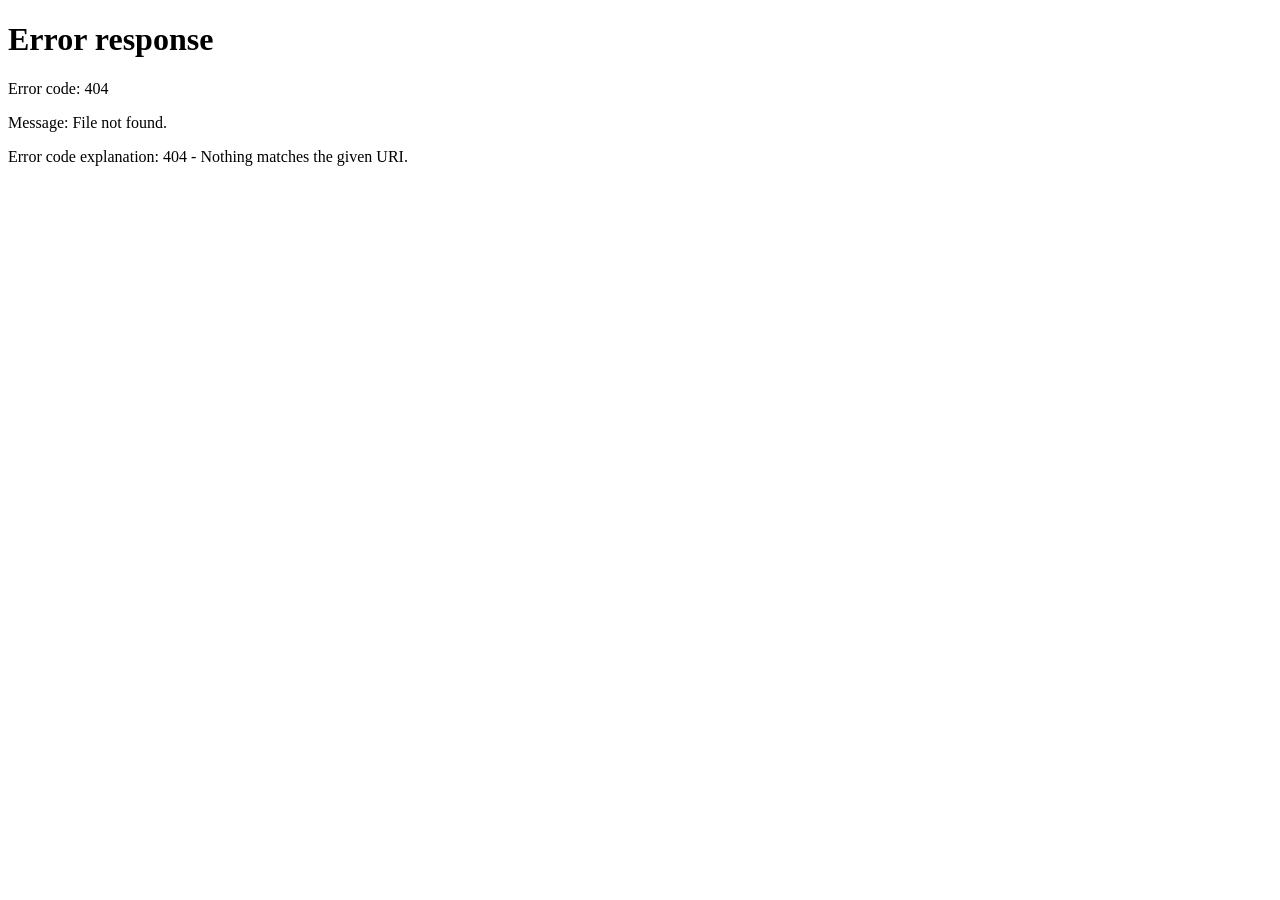
==== index.html @ fe87ffd9 "Add files via upload" ====
<!doctype html>
<html lang="uk">
<head>
  <meta charset="utf-8">
  <meta name="viewport" content="width=device-width, initial-scale=1">
  <meta http-equiv="refresh" content="0; url=/2026/">
  <title>Велодень Бровари 2026</title>
  <link rel="canonical" href="https://bikeday-brovary.pages.dev/2026/">
  <link rel="icon" href="/assets/favicon.svg" type="image/svg+xml">
  <link rel="stylesheet" href="/assets/styles.css">
</head>
<body class="redirect-page">
  <main class="section-shell redirect-box">
    <h1>Велодень Бровари 2026</h1>
    <p>Переходимо на сторінку події…</p>
    <p><a class="button button-primary" href="/2026/">Відкрити сторінку</a></p>
  </main>
</body>
</html>
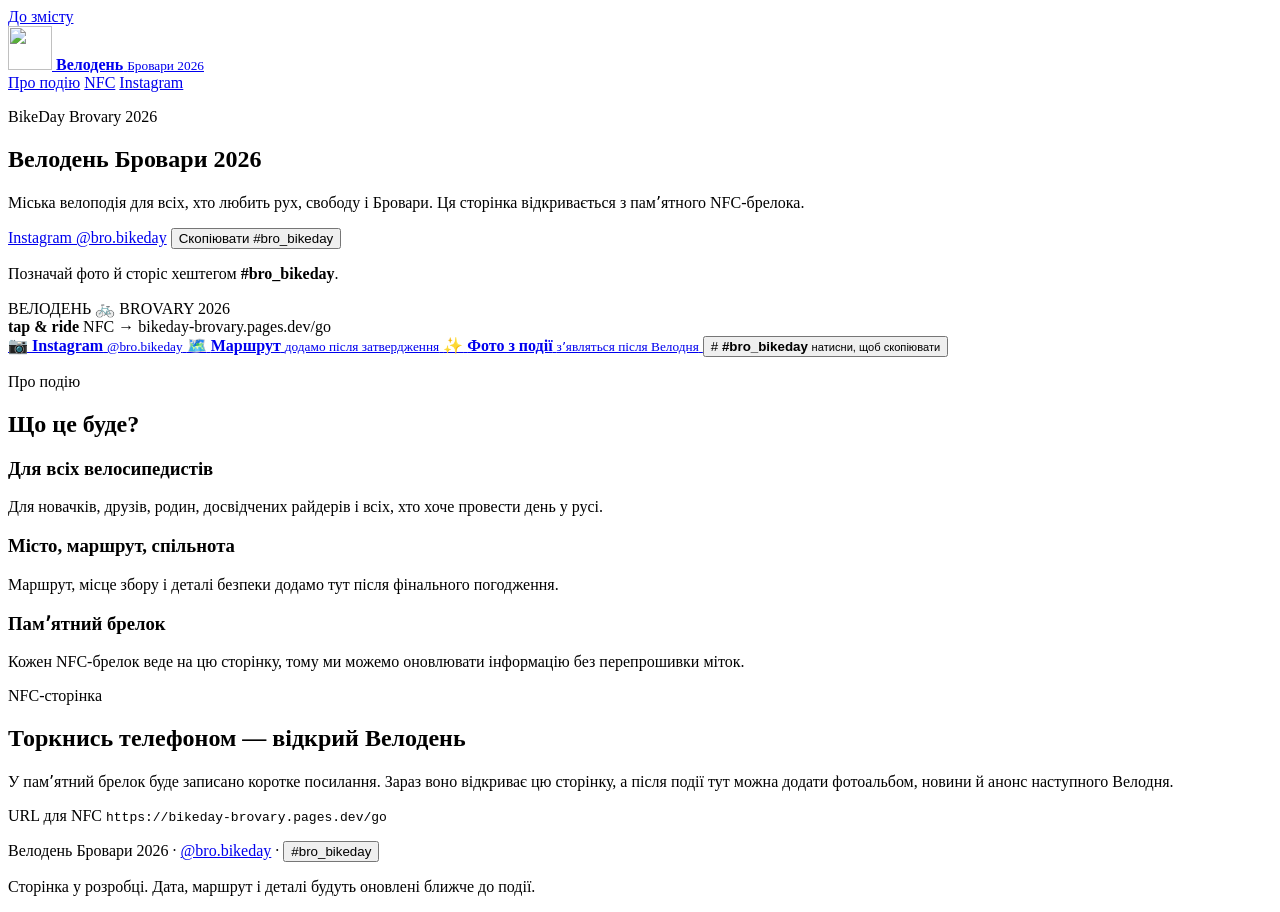
==== commit 9315a596: "Add files via upload" ====
--- a/index.html
+++ b/index.html
@@ -3,17 +3,138 @@
 <head>
   <meta charset="utf-8">
   <meta name="viewport" content="width=device-width, initial-scale=1">
-  <meta http-equiv="refresh" content="0; url=/2026/">
-  <title>Велодень Бровари 2026</title>
+  <meta name="theme-color" content="#101820">
+  <title>Велодень Бровари 2026 — BikeDay Brovary</title>
+  <meta name="description" content="Велодень Бровари 2026 — міська велоподія, памʼятні NFC-брелоки, Instagram @bro.bikeday і хештег #bro_bikeday.">
+  <meta property="og:title" content="Велодень Бровари 2026">
+  <meta property="og:description" content="Торкнись NFC-брелоком і переходь на сторінку Велодня Бровари.">
+  <meta property="og:type" content="website">
+  <meta property="og:url" content="https://bikeday-brovary.pages.dev/2026/">
+  <meta property="og:image" content="https://bikeday-brovary.pages.dev/assets/social-card.svg">
   <link rel="canonical" href="https://bikeday-brovary.pages.dev/2026/">
   <link rel="icon" href="/assets/favicon.svg" type="image/svg+xml">
   <link rel="stylesheet" href="/assets/styles.css">
 </head>
-<body class="redirect-page">
-  <main class="section-shell redirect-box">
-    <h1>Велодень Бровари 2026</h1>
-    <p>Переходимо на сторінку події…</p>
-    <p><a class="button button-primary" href="/2026/">Відкрити сторінку</a></p>
+<body>
+  <a class="skip-link" href="#main">До змісту</a>
+
+  <header class="site-header" aria-label="Шапка сайту">
+    <a class="brand" href="/2026/" aria-label="Велодень Бровари 2026">
+      <img src="/assets/logo.svg" alt="" width="44" height="44">
+      <span>
+        <strong>Велодень</strong>
+        <small>Бровари 2026</small>
+      </span>
+    </a>
+
+    <nav class="top-nav" aria-label="Основна навігація">
+      <a href="#about">Про подію</a>
+      <a href="#nfc">NFC</a>
+      <a href="/ig">Instagram</a>
+    </nav>
+  </header>
+
+  <main id="main">
+    <section class="hero section-shell" aria-labelledby="hero-title">
+      <div class="hero-copy">
+        <p class="eyebrow">BikeDay Brovary 2026</p>
+        <h1 id="hero-title">Велодень Бровари 2026</h1>
+        <p class="lead">
+          Міська велоподія для всіх, хто любить рух, свободу і Бровари.
+          Ця сторінка відкривається з памʼятного NFC-брелока.
+        </p>
+
+        <div class="hero-actions" aria-label="Швидкі дії">
+          <a class="button button-primary" href="/ig">Instagram @bro.bikeday</a>
+          <button class="button button-secondary" type="button" data-copy="#bro_bikeday" aria-live="polite">
+            Скопіювати #bro_bikeday
+          </button>
+        </div>
+
+        <p class="microcopy" id="copy-status">Позначай фото й сторіс хештегом <strong>#bro_bikeday</strong>.</p>
+      </div>
+
+      <div class="hero-card" aria-label="Памʼятний NFC-брелок Велодня">
+        <div class="token" aria-hidden="true">
+          <span class="token-ring"></span>
+          <span class="token-hole"></span>
+          <span class="token-text token-text-top">ВЕЛОДЕНЬ</span>
+          <span class="token-bike">🚲</span>
+          <span class="token-text token-text-bottom">BROVARY 2026</span>
+        </div>
+        <div class="hero-card-text">
+          <strong>tap & ride</strong>
+          <span>NFC → bikeday-brovary.pages.dev/go</span>
+        </div>
+      </div>
+    </section>
+
+    <section class="quick-links section-shell" aria-label="Корисні посилання">
+      <a class="link-card" href="/ig">
+        <span class="card-icon">📷</span>
+        <strong>Instagram</strong>
+        <small>@bro.bikeday</small>
+      </a>
+      <a class="link-card" id="route" href="#route">
+        <span class="card-icon">🗺️</span>
+        <strong>Маршрут</strong>
+        <small>додамо після затвердження</small>
+      </a>
+      <a class="link-card" id="photos" href="#photos">
+        <span class="card-icon">✨</span>
+        <strong>Фото з події</strong>
+        <small>зʼявляться після Велодня</small>
+      </a>
+      <button class="link-card link-card-button" type="button" data-copy="#bro_bikeday">
+        <span class="card-icon">#</span>
+        <strong>#bro_bikeday</strong>
+        <small>натисни, щоб скопіювати</small>
+      </button>
+    </section>
+
+    <section class="info-grid section-shell" id="about" aria-labelledby="about-title">
+      <div class="section-heading">
+        <p class="eyebrow">Про подію</p>
+        <h2 id="about-title">Що це буде?</h2>
+      </div>
+
+      <article class="info-card">
+        <h3>Для всіх велосипедистів</h3>
+        <p>Для новачків, друзів, родин, досвідчених райдерів і всіх, хто хоче провести день у русі.</p>
+      </article>
+
+      <article class="info-card">
+        <h3>Місто, маршрут, спільнота</h3>
+        <p>Маршрут, місце збору і деталі безпеки додамо тут після фінального погодження.</p>
+      </article>
+
+      <article class="info-card">
+        <h3>Памʼятний брелок</h3>
+        <p>Кожен NFC-брелок веде на цю сторінку, тому ми можемо оновлювати інформацію без перепрошивки міток.</p>
+      </article>
+    </section>
+
+    <section class="nfc section-shell" id="nfc" aria-labelledby="nfc-title">
+      <div>
+        <p class="eyebrow">NFC-сторінка</p>
+        <h2 id="nfc-title">Торкнись телефоном — відкрий Велодень</h2>
+        <p>
+          У памʼятний брелок буде записано коротке посилання. Зараз воно відкриває цю сторінку,
+          а після події тут можна додати фотоальбом, новини й анонс наступного Велодня.
+        </p>
+      </div>
+      <div class="nfc-url" aria-label="Посилання для NFC">
+        <span>URL для NFC</span>
+        <code>https://bikeday-brovary.pages.dev/go</code>
+      </div>
+    </section>
   </main>
+
+  <footer class="site-footer section-shell">
+    <p>Велодень Бровари 2026 · <a href="/ig">@bro.bikeday</a> · <button class="text-button" type="button" data-copy="#bro_bikeday">#bro_bikeday</button></p>
+    <p class="footer-note">Сторінка у розробці. Дата, маршрут і деталі будуть оновлені ближче до події.</p>
+  </footer>
+
+  <script src="/assets/app.js" defer></script>
 </body>
 </html>
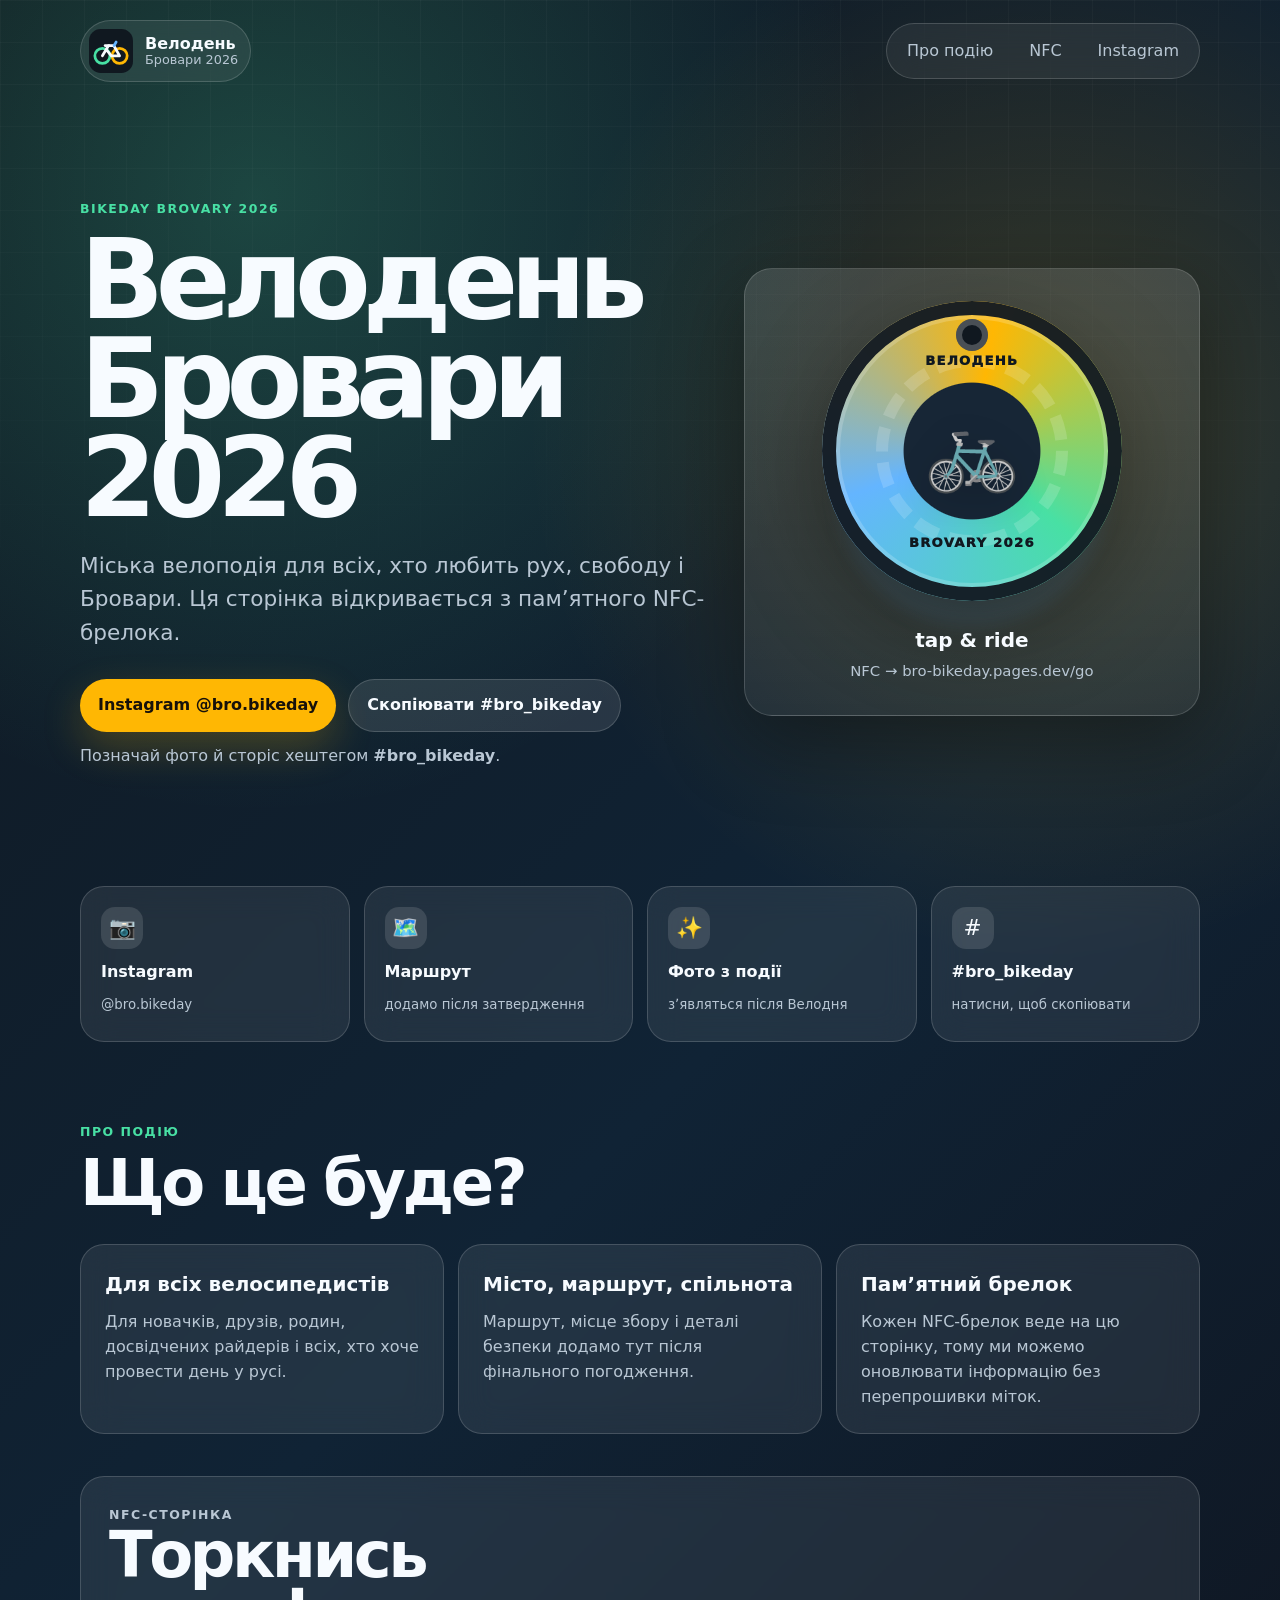
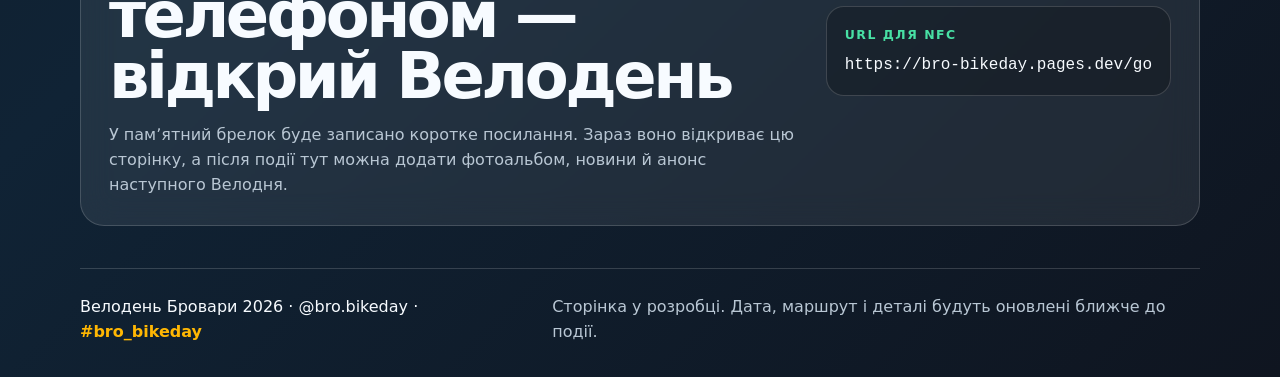
==== commit a7b2d3f0: "Add files via upload" ====
--- a/index.html
+++ b/index.html
@@ -3,138 +3,17 @@
 <head>
   <meta charset="utf-8">
   <meta name="viewport" content="width=device-width, initial-scale=1">
-  <meta name="theme-color" content="#101820">
-  <title>Велодень Бровари 2026 — BikeDay Brovary</title>
-  <meta name="description" content="Велодень Бровари 2026 — міська велоподія, памʼятні NFC-брелоки, Instagram @bro.bikeday і хештег #bro_bikeday.">
-  <meta property="og:title" content="Велодень Бровари 2026">
-  <meta property="og:description" content="Торкнись NFC-брелоком і переходь на сторінку Велодня Бровари.">
-  <meta property="og:type" content="website">
-  <meta property="og:url" content="https://bikeday-brovary.pages.dev/2026/">
-  <meta property="og:image" content="https://bikeday-brovary.pages.dev/assets/social-card.svg">
-  <link rel="canonical" href="https://bikeday-brovary.pages.dev/2026/">
+  <meta http-equiv="refresh" content="0; url=/2026/">
+  <title>Велодень Бровари 2026</title>
+  <link rel="canonical" href="https://bro-bikeday.pages.dev/2026/">
   <link rel="icon" href="/assets/favicon.svg" type="image/svg+xml">
   <link rel="stylesheet" href="/assets/styles.css">
 </head>
-<body>
-  <a class="skip-link" href="#main">До змісту</a>
-
-  <header class="site-header" aria-label="Шапка сайту">
-    <a class="brand" href="/2026/" aria-label="Велодень Бровари 2026">
-      <img src="/assets/logo.svg" alt="" width="44" height="44">
-      <span>
-        <strong>Велодень</strong>
-        <small>Бровари 2026</small>
-      </span>
-    </a>
-
-    <nav class="top-nav" aria-label="Основна навігація">
-      <a href="#about">Про подію</a>
-      <a href="#nfc">NFC</a>
-      <a href="/ig">Instagram</a>
-    </nav>
-  </header>
-
-  <main id="main">
-    <section class="hero section-shell" aria-labelledby="hero-title">
-      <div class="hero-copy">
-        <p class="eyebrow">BikeDay Brovary 2026</p>
-        <h1 id="hero-title">Велодень Бровари 2026</h1>
-        <p class="lead">
-          Міська велоподія для всіх, хто любить рух, свободу і Бровари.
-          Ця сторінка відкривається з памʼятного NFC-брелока.
-        </p>
-
-        <div class="hero-actions" aria-label="Швидкі дії">
-          <a class="button button-primary" href="/ig">Instagram @bro.bikeday</a>
-          <button class="button button-secondary" type="button" data-copy="#bro_bikeday" aria-live="polite">
-            Скопіювати #bro_bikeday
-          </button>
-        </div>
-
-        <p class="microcopy" id="copy-status">Позначай фото й сторіс хештегом <strong>#bro_bikeday</strong>.</p>
-      </div>
-
-      <div class="hero-card" aria-label="Памʼятний NFC-брелок Велодня">
-        <div class="token" aria-hidden="true">
-          <span class="token-ring"></span>
-          <span class="token-hole"></span>
-          <span class="token-text token-text-top">ВЕЛОДЕНЬ</span>
-          <span class="token-bike">🚲</span>
-          <span class="token-text token-text-bottom">BROVARY 2026</span>
-        </div>
-        <div class="hero-card-text">
-          <strong>tap & ride</strong>
-          <span>NFC → bikeday-brovary.pages.dev/go</span>
-        </div>
-      </div>
-    </section>
-
-    <section class="quick-links section-shell" aria-label="Корисні посилання">
-      <a class="link-card" href="/ig">
-        <span class="card-icon">📷</span>
-        <strong>Instagram</strong>
-        <small>@bro.bikeday</small>
-      </a>
-      <a class="link-card" id="route" href="#route">
-        <span class="card-icon">🗺️</span>
-        <strong>Маршрут</strong>
-        <small>додамо після затвердження</small>
-      </a>
-      <a class="link-card" id="photos" href="#photos">
-        <span class="card-icon">✨</span>
-        <strong>Фото з події</strong>
-        <small>зʼявляться після Велодня</small>
-      </a>
-      <button class="link-card link-card-button" type="button" data-copy="#bro_bikeday">
-        <span class="card-icon">#</span>
-        <strong>#bro_bikeday</strong>
-        <small>натисни, щоб скопіювати</small>
-      </button>
-    </section>
-
-    <section class="info-grid section-shell" id="about" aria-labelledby="about-title">
-      <div class="section-heading">
-        <p class="eyebrow">Про подію</p>
-        <h2 id="about-title">Що це буде?</h2>
-      </div>
-
-      <article class="info-card">
-        <h3>Для всіх велосипедистів</h3>
-        <p>Для новачків, друзів, родин, досвідчених райдерів і всіх, хто хоче провести день у русі.</p>
-      </article>
-
-      <article class="info-card">
-        <h3>Місто, маршрут, спільнота</h3>
-        <p>Маршрут, місце збору і деталі безпеки додамо тут після фінального погодження.</p>
-      </article>
-
-      <article class="info-card">
-        <h3>Памʼятний брелок</h3>
-        <p>Кожен NFC-брелок веде на цю сторінку, тому ми можемо оновлювати інформацію без перепрошивки міток.</p>
-      </article>
-    </section>
-
-    <section class="nfc section-shell" id="nfc" aria-labelledby="nfc-title">
-      <div>
-        <p class="eyebrow">NFC-сторінка</p>
-        <h2 id="nfc-title">Торкнись телефоном — відкрий Велодень</h2>
-        <p>
-          У памʼятний брелок буде записано коротке посилання. Зараз воно відкриває цю сторінку,
-          а після події тут можна додати фотоальбом, новини й анонс наступного Велодня.
-        </p>
-      </div>
-      <div class="nfc-url" aria-label="Посилання для NFC">
-        <span>URL для NFC</span>
-        <code>https://bikeday-brovary.pages.dev/go</code>
-      </div>
-    </section>
+<body class="redirect-page">
+  <main class="section-shell redirect-box">
+    <h1>Велодень Бровари 2026</h1>
+    <p>Переходимо на сторінку події…</p>
+    <p><a class="button button-primary" href="/2026/">Відкрити сторінку</a></p>
   </main>
-
-  <footer class="site-footer section-shell">
-    <p>Велодень Бровари 2026 · <a href="/ig">@bro.bikeday</a> · <button class="text-button" type="button" data-copy="#bro_bikeday">#bro_bikeday</button></p>
-    <p class="footer-note">Сторінка у розробці. Дата, маршрут і деталі будуть оновлені ближче до події.</p>
-  </footer>
-
-  <script src="/assets/app.js" defer></script>
 </body>
 </html>
--- a/assets/styles.css
+++ b/assets/styles.css
@@ -0,0 +1,456 @@
+:root {
+  color-scheme: dark;
+  --bg: #101820;
+  --bg-soft: #162431;
+  --card: rgba(255, 255, 255, 0.08);
+  --card-strong: rgba(255, 255, 255, 0.14);
+  --text: #f7fbff;
+  --muted: #b9c7d4;
+  --line: rgba(255, 255, 255, 0.16);
+  --accent: #ffb703;
+  --accent-2: #48e0a4;
+  --accent-3: #64b5ff;
+  --shadow: 0 24px 80px rgba(0, 0, 0, 0.35);
+  --radius: 28px;
+  --max: 1120px;
+}
+
+* { box-sizing: border-box; }
+
+html { scroll-behavior: smooth; }
+
+body {
+  margin: 0;
+  min-height: 100vh;
+  font-family: Inter, ui-sans-serif, system-ui, -apple-system, BlinkMacSystemFont, "Segoe UI", sans-serif;
+  color: var(--text);
+  background:
+    radial-gradient(circle at 20% 10%, rgba(72, 224, 164, 0.22), transparent 30%),
+    radial-gradient(circle at 82% 22%, rgba(255, 183, 3, 0.18), transparent 28%),
+    linear-gradient(135deg, #101820 0%, #102335 54%, #0f1520 100%);
+  line-height: 1.55;
+}
+
+body::before {
+  content: "";
+  position: fixed;
+  inset: 0;
+  pointer-events: none;
+  background-image:
+    linear-gradient(rgba(255,255,255,0.04) 1px, transparent 1px),
+    linear-gradient(90deg, rgba(255,255,255,0.04) 1px, transparent 1px);
+  background-size: 42px 42px;
+  mask-image: linear-gradient(to bottom, rgba(0,0,0,0.75), transparent 76%);
+}
+
+img { max-width: 100%; display: block; }
+
+a { color: inherit; text-decoration: none; }
+
+a:hover { text-decoration: none; }
+
+button { font: inherit; }
+
+.skip-link {
+  position: absolute;
+  left: 1rem;
+  top: 1rem;
+  padding: .75rem 1rem;
+  border-radius: 999px;
+  background: var(--text);
+  color: var(--bg);
+  transform: translateY(-140%);
+  transition: transform .2s ease;
+  z-index: 10;
+}
+
+.skip-link:focus { transform: translateY(0); }
+
+.section-shell {
+  width: min(var(--max), calc(100% - 32px));
+  margin-inline: auto;
+}
+
+.site-header {
+  width: min(var(--max), calc(100% - 32px));
+  margin: 20px auto 0;
+  display: flex;
+  align-items: center;
+  justify-content: space-between;
+  gap: 16px;
+  position: relative;
+  z-index: 2;
+}
+
+.brand {
+  display: inline-flex;
+  align-items: center;
+  gap: 12px;
+  padding: 8px 12px 8px 8px;
+  border: 1px solid var(--line);
+  border-radius: 999px;
+  background: rgba(255, 255, 255, 0.07);
+  backdrop-filter: blur(16px);
+}
+
+.brand strong,
+.brand small {
+  display: block;
+  line-height: 1.08;
+}
+
+.brand small { color: var(--muted); font-size: .8rem; }
+
+.top-nav {
+  display: flex;
+  gap: 8px;
+  padding: 6px;
+  border: 1px solid var(--line);
+  border-radius: 999px;
+  background: rgba(255, 255, 255, 0.06);
+  backdrop-filter: blur(16px);
+}
+
+.top-nav a {
+  padding: 9px 14px;
+  border-radius: 999px;
+  color: var(--muted);
+}
+
+.top-nav a:hover,
+.top-nav a:focus-visible {
+  background: rgba(255, 255, 255, 0.10);
+  color: var(--text);
+}
+
+.hero {
+  min-height: calc(100vh - 96px);
+  display: grid;
+  grid-template-columns: minmax(0, 1.08fr) minmax(300px, .78fr);
+  gap: 32px;
+  align-items: center;
+  padding: 56px 0 40px;
+  position: relative;
+  z-index: 1;
+}
+
+.eyebrow {
+  margin: 0 0 12px;
+  color: var(--accent-2);
+  font-weight: 800;
+  letter-spacing: .12em;
+  text-transform: uppercase;
+  font-size: .78rem;
+}
+
+h1, h2, h3, p { margin-top: 0; }
+
+h1 {
+  margin-bottom: 20px;
+  max-width: 820px;
+  font-size: clamp(3rem, 10vw, 6.9rem);
+  line-height: .9;
+  letter-spacing: -.075em;
+}
+
+h2 {
+  margin-bottom: 16px;
+  font-size: clamp(2rem, 5vw, 4rem);
+  line-height: .95;
+  letter-spacing: -.055em;
+}
+
+h3 {
+  margin-bottom: 10px;
+  font-size: 1.25rem;
+}
+
+.lead {
+  max-width: 700px;
+  color: var(--muted);
+  font-size: clamp(1.05rem, 2.2vw, 1.35rem);
+}
+
+.hero-actions {
+  display: flex;
+  flex-wrap: wrap;
+  gap: 12px;
+  margin: 30px 0 12px;
+}
+
+.button {
+  display: inline-flex;
+  align-items: center;
+  justify-content: center;
+  min-height: 48px;
+  padding: 13px 18px;
+  border: 0;
+  border-radius: 999px;
+  font-weight: 800;
+  cursor: pointer;
+}
+
+.button-primary {
+  background: var(--accent);
+  color: #17110a;
+  box-shadow: 0 16px 40px rgba(255, 183, 3, .22);
+}
+
+.button-secondary {
+  background: rgba(255, 255, 255, .10);
+  color: var(--text);
+  border: 1px solid var(--line);
+}
+
+.button:hover,
+.button:focus-visible,
+.link-card:hover,
+.link-card:focus-visible {
+  transform: translateY(-2px);
+}
+
+.microcopy { color: var(--muted); }
+
+.hero-card {
+  display: grid;
+  place-items: center;
+  gap: 24px;
+  padding: 32px;
+  border: 1px solid var(--line);
+  border-radius: var(--radius);
+  background: linear-gradient(180deg, rgba(255,255,255,.13), rgba(255,255,255,.05));
+  box-shadow: var(--shadow);
+  overflow: hidden;
+  position: relative;
+}
+
+.hero-card::before {
+  content: "";
+  position: absolute;
+  width: 270px;
+  height: 270px;
+  border-radius: 50%;
+  background: rgba(100, 181, 255, .12);
+  filter: blur(8px);
+}
+
+.token {
+  width: min(76vw, 300px);
+  aspect-ratio: 1;
+  border-radius: 50%;
+  position: relative;
+  display: grid;
+  place-items: center;
+  background:
+    radial-gradient(circle at center, #172636 0 32%, transparent 32.5%),
+    conic-gradient(from 10deg, var(--accent), var(--accent-2), var(--accent-3), var(--accent));
+  box-shadow: inset 0 0 0 14px rgba(16, 24, 32, .95), inset 0 0 0 18px rgba(255,255,255,.18), 0 28px 90px rgba(0,0,0,.38);
+  isolation: isolate;
+}
+
+.token-ring {
+  position: absolute;
+  inset: 54px;
+  border: 12px dashed rgba(255,255,255,.16);
+  border-radius: 50%;
+}
+
+.token-hole {
+  position: absolute;
+  top: 18px;
+  width: 32px;
+  height: 32px;
+  border-radius: 50%;
+  background: var(--bg);
+  box-shadow: inset 0 0 0 6px rgba(255,255,255,.24);
+}
+
+.token-bike {
+  position: relative;
+  z-index: 1;
+  font-size: 4.8rem;
+  filter: drop-shadow(0 12px 18px rgba(0,0,0,.24));
+}
+
+.token-text {
+  position: absolute;
+  left: 0;
+  right: 0;
+  text-align: center;
+  font-weight: 1000;
+  letter-spacing: .1em;
+  font-size: .82rem;
+  color: #101820;
+}
+
+.token-text-top { top: 50px; }
+.token-text-bottom { bottom: 48px; }
+
+.hero-card-text {
+  display: grid;
+  gap: 4px;
+  text-align: center;
+  position: relative;
+}
+
+.hero-card-text strong { font-size: 1.25rem; }
+.hero-card-text span { color: var(--muted); font-size: .93rem; }
+
+.quick-links {
+  display: grid;
+  grid-template-columns: repeat(4, minmax(0, 1fr));
+  gap: 14px;
+  padding-bottom: 42px;
+}
+
+.link-card,
+.info-card,
+.nfc {
+  border: 1px solid var(--line);
+  background: var(--card);
+  border-radius: 24px;
+  backdrop-filter: blur(16px);
+}
+
+.link-card {
+  display: grid;
+  gap: 6px;
+  min-height: 156px;
+  padding: 20px;
+  color: var(--text);
+  transition: transform .18s ease, background .18s ease;
+}
+
+.link-card-button {
+  width: 100%;
+  text-align: left;
+  border: 1px solid var(--line);
+  cursor: pointer;
+}
+
+.link-card:hover,
+.link-card:focus-visible { background: var(--card-strong); }
+
+.card-icon {
+  width: 42px;
+  height: 42px;
+  display: inline-grid;
+  place-items: center;
+  border-radius: 14px;
+  background: rgba(255, 255, 255, .12);
+  font-size: 1.35rem;
+}
+
+.link-card small,
+.info-card p,
+.nfc p,
+.footer-note { color: var(--muted); }
+
+.info-grid {
+  display: grid;
+  grid-template-columns: repeat(3, minmax(0, 1fr));
+  gap: 14px;
+  padding: 38px 0 42px;
+}
+
+.section-heading {
+  grid-column: 1 / -1;
+  max-width: 760px;
+}
+
+.info-card { padding: 24px; }
+.info-card p { margin-bottom: 0; }
+
+.nfc {
+  display: grid;
+  grid-template-columns: 1fr auto;
+  gap: 28px;
+  align-items: center;
+  padding: 28px;
+  margin-bottom: 42px;
+}
+
+.nfc p { margin-bottom: 0; max-width: 720px; }
+
+.nfc-url {
+  min-width: 310px;
+  display: grid;
+  gap: 8px;
+  padding: 18px;
+  border-radius: 18px;
+  background: rgba(0, 0, 0, .22);
+  border: 1px solid var(--line);
+}
+
+.nfc-url span {
+  color: var(--accent-2);
+  font-size: .78rem;
+  font-weight: 800;
+  letter-spacing: .12em;
+  text-transform: uppercase;
+}
+
+code {
+  white-space: normal;
+  overflow-wrap: anywhere;
+  color: var(--text);
+  font-family: ui-monospace, SFMono-Regular, Menlo, Consolas, monospace;
+}
+
+.site-footer {
+  display: flex;
+  align-items: center;
+  justify-content: space-between;
+  gap: 18px;
+  padding: 26px 0 32px;
+  border-top: 1px solid var(--line);
+}
+
+.site-footer p { margin: 0; }
+
+.text-button {
+  padding: 0;
+  border: 0;
+  background: transparent;
+  color: var(--accent);
+  cursor: pointer;
+  font-weight: 700;
+}
+
+.redirect-page {
+  display: grid;
+  place-items: center;
+}
+
+.redirect-box {
+  max-width: 680px;
+  padding: 32px;
+  border: 1px solid var(--line);
+  border-radius: var(--radius);
+  background: var(--card);
+  text-align: center;
+}
+
+@media (max-width: 900px) {
+  .site-header { align-items: flex-start; }
+  .top-nav { display: none; }
+  .hero { grid-template-columns: 1fr; min-height: 0; padding-top: 48px; }
+  .quick-links { grid-template-columns: repeat(2, minmax(0, 1fr)); }
+  .info-grid { grid-template-columns: 1fr; }
+  .nfc { grid-template-columns: 1fr; }
+  .nfc-url { min-width: 0; }
+  .site-footer { align-items: flex-start; flex-direction: column; }
+}
+
+@media (max-width: 560px) {
+  .section-shell,
+  .site-header { width: min(100% - 22px, var(--max)); }
+  .brand { width: 100%; }
+  .hero { padding-top: 38px; gap: 24px; }
+  .hero-actions { flex-direction: column; }
+  .button { width: 100%; }
+  .quick-links { grid-template-columns: 1fr; }
+  .hero-card { padding: 20px; }
+  .token { width: min(80vw, 260px); }
+  .token-bike { font-size: 4rem; }
+}
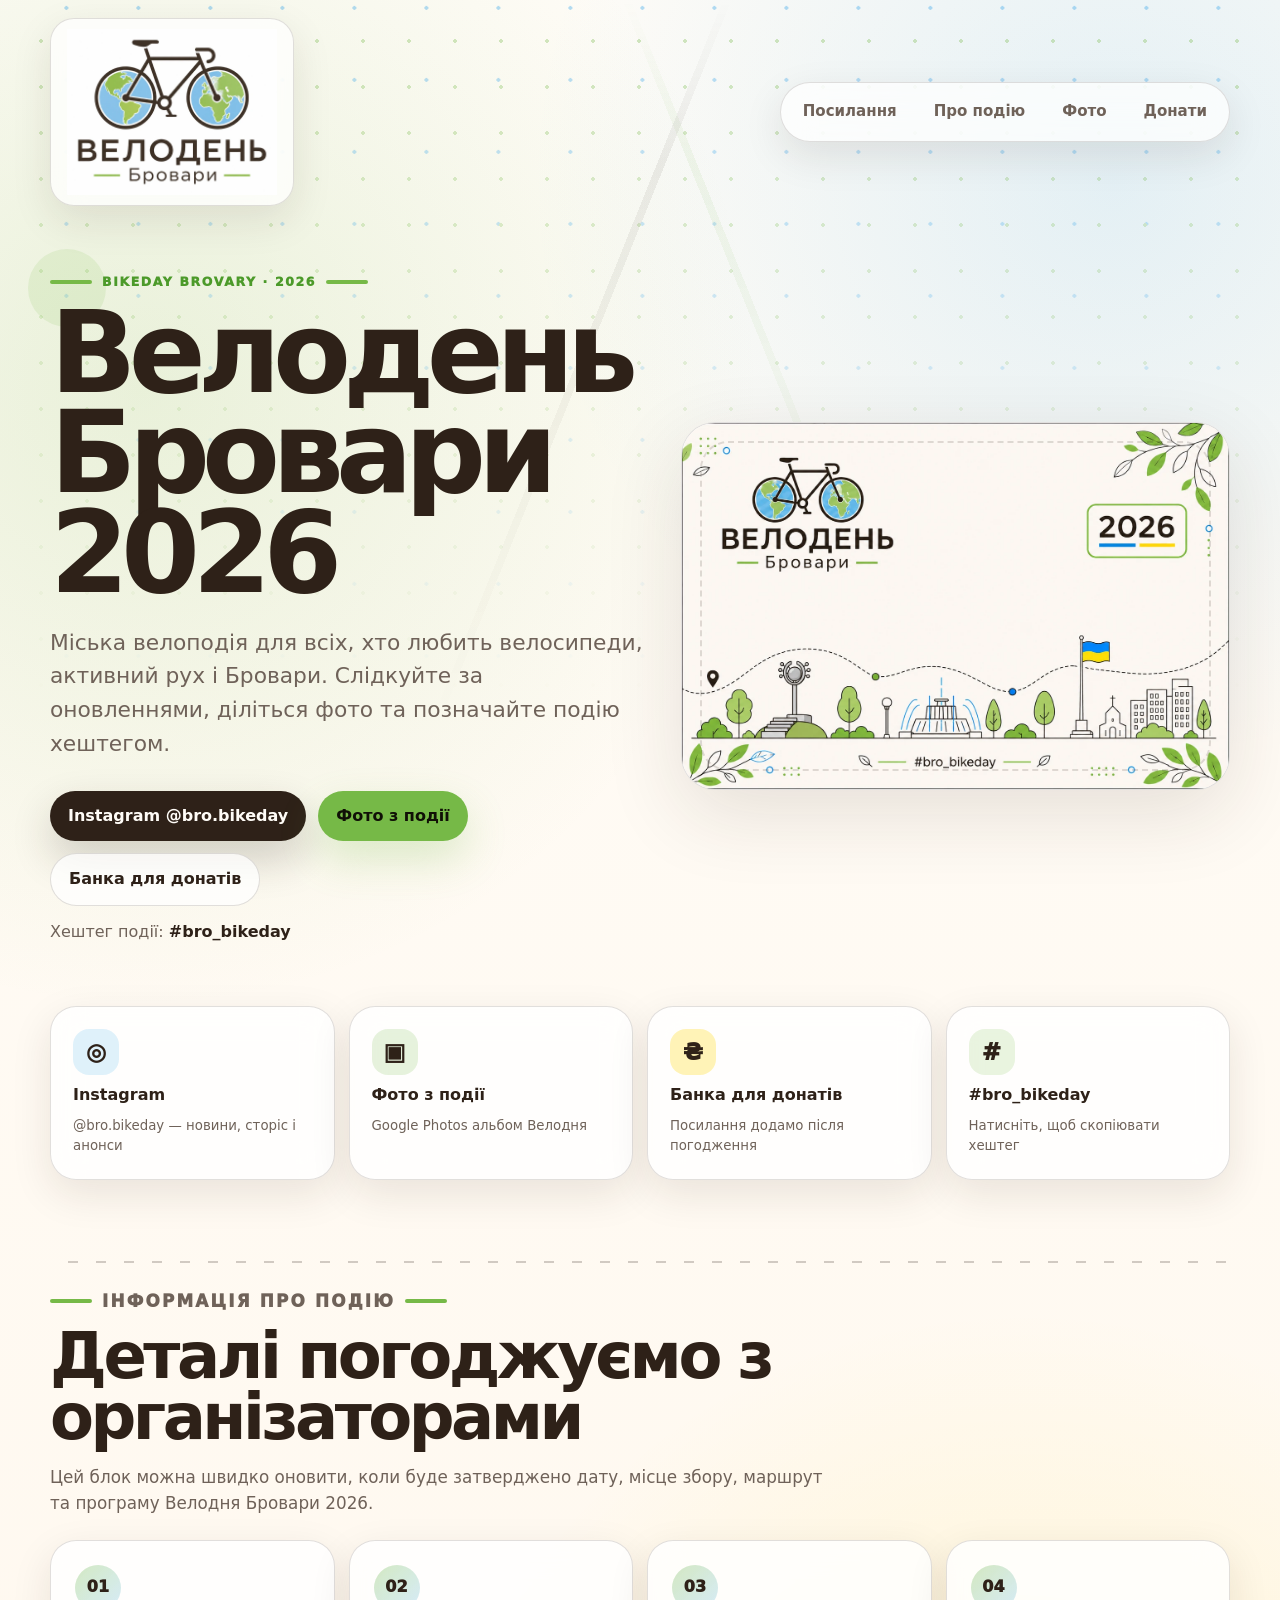
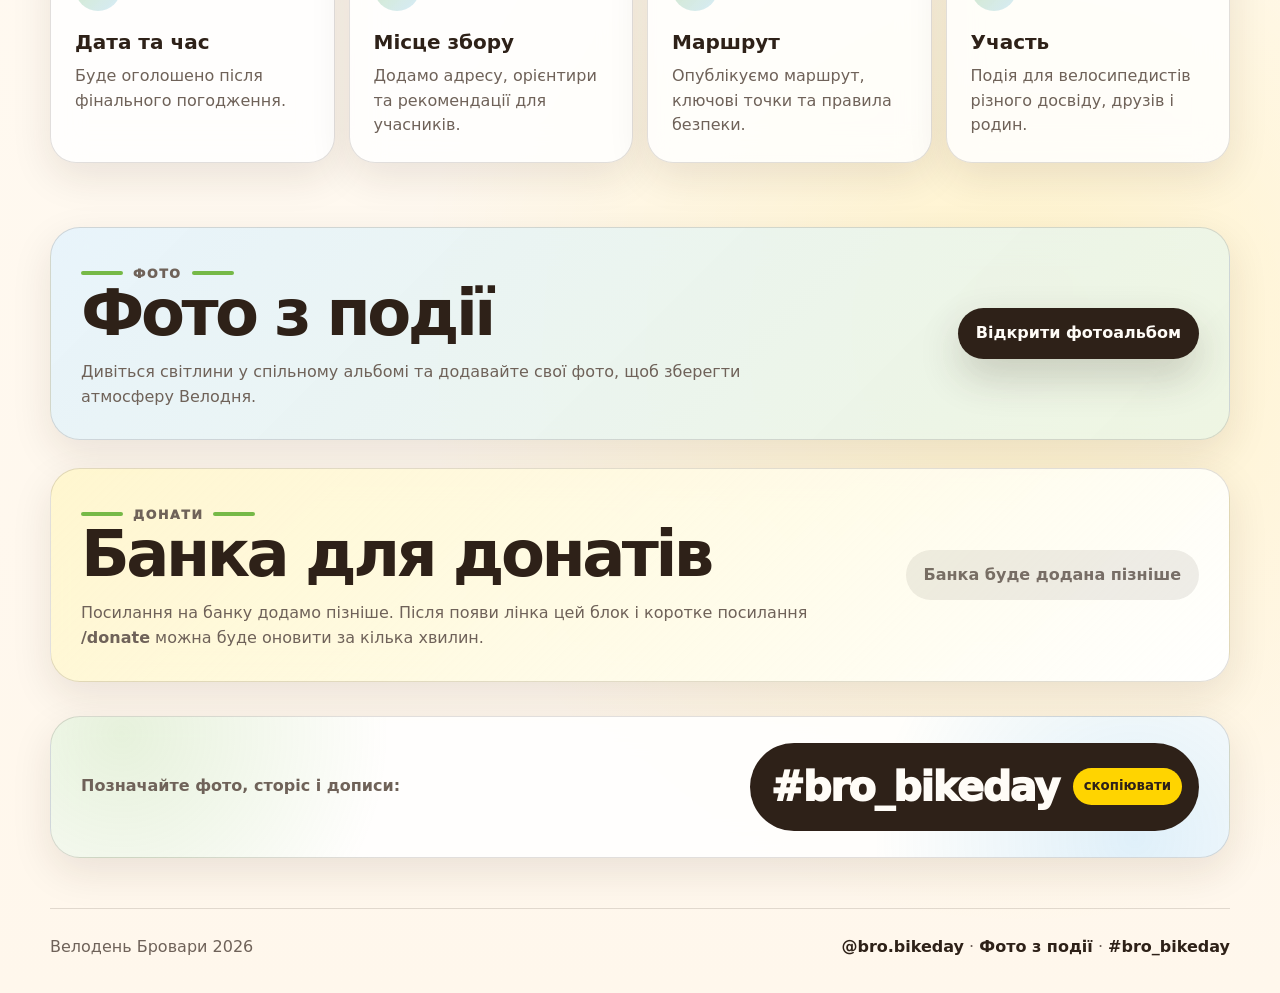
==== commit 56831637: "Add files via upload" ====
--- a/index.html
+++ b/index.html
@@ -5,12 +5,14 @@
   <meta name="viewport" content="width=device-width, initial-scale=1">
   <meta http-equiv="refresh" content="0; url=/2026/">
   <title>Велодень Бровари 2026</title>
+  <meta name="description" content="Велодень Бровари 2026 — міська велоподія у Броварах.">
   <link rel="canonical" href="https://bro-bikeday.pages.dev/2026/">
   <link rel="icon" href="/assets/favicon.svg" type="image/svg+xml">
   <link rel="stylesheet" href="/assets/styles.css">
 </head>
 <body class="redirect-page">
   <main class="section-shell redirect-box">
+    <p class="eyebrow">BikeDay Brovary</p>
     <h1>Велодень Бровари 2026</h1>
     <p>Переходимо на сторінку події…</p>
     <p><a class="button button-primary" href="/2026/">Відкрити сторінку</a></p>
--- a/assets/styles.css
+++ b/assets/styles.css
@@ -1,18 +1,20 @@
 :root {
-  color-scheme: dark;
-  --bg: #101820;
-  --bg-soft: #162431;
-  --card: rgba(255, 255, 255, 0.08);
-  --card-strong: rgba(255, 255, 255, 0.14);
-  --text: #f7fbff;
-  --muted: #b9c7d4;
-  --line: rgba(255, 255, 255, 0.16);
-  --accent: #ffb703;
-  --accent-2: #48e0a4;
-  --accent-3: #64b5ff;
-  --shadow: 0 24px 80px rgba(0, 0, 0, 0.35);
-  --radius: 28px;
-  --max: 1120px;
+  color-scheme: light;
+  --paper: #fffcf7;
+  --paper-soft: #fff7ec;
+  --card: rgba(255, 255, 255, .82);
+  --card-strong: #ffffff;
+  --text: #2e2118;
+  --muted: #6f6259;
+  --line: rgba(46, 33, 24, .14);
+  --green: #76b947;
+  --green-dark: #4c9a2a;
+  --blue: #1e9ae8;
+  --yellow: #ffd400;
+  --shadow: 0 24px 80px rgba(46, 33, 24, .12);
+  --shadow-soft: 0 14px 40px rgba(46, 33, 24, .10);
+  --radius: 30px;
+  --max: 1180px;
 }
 
 * { box-sizing: border-box; }
@@ -25,432 +27,562 @@
   font-family: Inter, ui-sans-serif, system-ui, -apple-system, BlinkMacSystemFont, "Segoe UI", sans-serif;
   color: var(--text);
   background:
-    radial-gradient(circle at 20% 10%, rgba(72, 224, 164, 0.22), transparent 30%),
-    radial-gradient(circle at 82% 22%, rgba(255, 183, 3, 0.18), transparent 28%),
-    linear-gradient(135deg, #101820 0%, #102335 54%, #0f1520 100%);
+    radial-gradient(circle at 11% 15%, rgba(118, 185, 71, .16), transparent 25%),
+    radial-gradient(circle at 87% 7%, rgba(30, 154, 232, .12), transparent 22%),
+    radial-gradient(circle at 80% 74%, rgba(255, 212, 0, .15), transparent 28%),
+    linear-gradient(180deg, var(--paper) 0%, var(--paper-soft) 100%);
   line-height: 1.55;
-}
-
-body::before {
+  overflow-x: hidden;
+}
+
+body::before,
+body::after {
   content: "";
   position: fixed;
   inset: 0;
   pointer-events: none;
+  z-index: -1;
+}
+
+body::before {
+  opacity: .34;
   background-image:
-    linear-gradient(rgba(255,255,255,0.04) 1px, transparent 1px),
-    linear-gradient(90deg, rgba(255,255,255,0.04) 1px, transparent 1px);
-  background-size: 42px 42px;
-  mask-image: linear-gradient(to bottom, rgba(0,0,0,0.75), transparent 76%);
-}
-
-img { max-width: 100%; display: block; }
+    radial-gradient(var(--green) 2px, transparent 2px),
+    radial-gradient(var(--blue) 2px, transparent 2px);
+  background-size: 46px 46px, 72px 72px;
+  background-position: 18px 18px, 80% 14%;
+  mask-image: linear-gradient(to bottom, #000, transparent 78%);
+}
+
+body::after {
+  background:
+    linear-gradient(112deg, transparent 0 44%, rgba(46, 33, 24, .07) 44% 44.5%, transparent 44.5% 100%),
+    linear-gradient(68deg, transparent 0 60%, rgba(118, 185, 71, .08) 60% 60.5%, transparent 60.5% 100%);
+  mask-image: linear-gradient(to bottom, transparent 0, #000 18%, transparent 80%);
+}
+
+img,
+picture { display: block; max-width: 100%; }
 
 a { color: inherit; text-decoration: none; }
 
-a:hover { text-decoration: none; }
-
 button { font: inherit; }
+
+h1, h2, h3, p { margin-top: 0; }
+
+h1 {
+  margin-bottom: 22px;
+  max-width: 760px;
+  font-size: clamp(3.1rem, 9vw, 7.1rem);
+  line-height: .88;
+  letter-spacing: -.07em;
+}
+
+h2 {
+  margin-bottom: 16px;
+  font-size: clamp(2.1rem, 5vw, 4.4rem);
+  line-height: .95;
+  letter-spacing: -.055em;
+}
+
+h3 {
+  margin-bottom: 10px;
+  font-size: 1.25rem;
+  line-height: 1.15;
+}
 
 .skip-link {
   position: absolute;
   left: 1rem;
   top: 1rem;
+  z-index: 20;
   padding: .75rem 1rem;
   border-radius: 999px;
   background: var(--text);
-  color: var(--bg);
-  transform: translateY(-140%);
+  color: var(--paper);
+  transform: translateY(-145%);
   transition: transform .2s ease;
-  z-index: 10;
 }
 
 .skip-link:focus { transform: translateY(0); }
 
-.section-shell {
-  width: min(var(--max), calc(100% - 32px));
+.section-shell,
+.site-header {
+  width: min(var(--max), calc(100% - 34px));
   margin-inline: auto;
 }
 
 .site-header {
-  width: min(var(--max), calc(100% - 32px));
-  margin: 20px auto 0;
   display: flex;
   align-items: center;
   justify-content: space-between;
-  gap: 16px;
+  gap: 18px;
+  padding-top: 18px;
   position: relative;
-  z-index: 2;
+  z-index: 4;
 }
 
 .brand {
   display: inline-flex;
   align-items: center;
-  gap: 12px;
-  padding: 8px 12px 8px 8px;
+  justify-content: center;
+  flex: 0 0 auto;
+  width: 244px;
+  min-height: 88px;
+  padding: 10px 14px;
   border: 1px solid var(--line);
-  border-radius: 999px;
-  background: rgba(255, 255, 255, 0.07);
+  border-radius: 24px;
+  background: rgba(255, 255, 255, .74);
+  box-shadow: var(--shadow-soft);
   backdrop-filter: blur(16px);
 }
 
-.brand strong,
-.brand small {
-  display: block;
-  line-height: 1.08;
-}
-
-.brand small { color: var(--muted); font-size: .8rem; }
+.brand img {
+  width: 210px;
+  height: auto;
+}
 
 .top-nav {
   display: flex;
-  gap: 8px;
-  padding: 6px;
+  gap: 7px;
+  padding: 7px;
   border: 1px solid var(--line);
   border-radius: 999px;
-  background: rgba(255, 255, 255, 0.06);
+  background: rgba(255, 255, 255, .72);
+  box-shadow: var(--shadow-soft);
   backdrop-filter: blur(16px);
 }
 
 .top-nav a {
-  padding: 9px 14px;
+  padding: 10px 15px;
   border-radius: 999px;
   color: var(--muted);
+  font-weight: 800;
+  font-size: .94rem;
 }
 
 .top-nav a:hover,
 .top-nav a:focus-visible {
-  background: rgba(255, 255, 255, 0.10);
-  color: var(--text);
+  color: var(--text);
+  background: rgba(118, 185, 71, .16);
+  outline: none;
 }
 
 .hero {
-  min-height: calc(100vh - 96px);
   display: grid;
-  grid-template-columns: minmax(0, 1.08fr) minmax(300px, .78fr);
-  gap: 32px;
-  align-items: center;
-  padding: 56px 0 40px;
-  position: relative;
-  z-index: 1;
+  grid-template-columns: minmax(0, 1fr) minmax(360px, .92fr);
+  gap: 34px;
+  align-items: center;
+  min-height: calc(100vh - 120px);
+  padding: 54px 0 34px;
+}
+
+.hero-copy { position: relative; }
+
+.hero-copy::before {
+  content: "";
+  position: absolute;
+  left: -22px;
+  top: -18px;
+  width: 78px;
+  height: 78px;
+  border-radius: 50%;
+  background: rgba(118, 185, 71, .12);
+  z-index: -1;
 }
 
 .eyebrow {
   margin: 0 0 12px;
-  color: var(--accent-2);
-  font-weight: 800;
-  letter-spacing: .12em;
+  display: inline-flex;
+  align-items: center;
+  gap: 10px;
+  color: var(--green-dark);
+  font-size: .78rem;
+  font-weight: 1000;
+  letter-spacing: .13em;
   text-transform: uppercase;
-  font-size: .78rem;
-}
-
-h1, h2, h3, p { margin-top: 0; }
-
-h1 {
-  margin-bottom: 20px;
-  max-width: 820px;
-  font-size: clamp(3rem, 10vw, 6.9rem);
-  line-height: .9;
-  letter-spacing: -.075em;
-}
-
-h2 {
-  margin-bottom: 16px;
-  font-size: clamp(2rem, 5vw, 4rem);
-  line-height: .95;
-  letter-spacing: -.055em;
-}
-
-h3 {
-  margin-bottom: 10px;
-  font-size: 1.25rem;
+}
+
+.eyebrow::before,
+.eyebrow::after {
+  content: "";
+  width: 42px;
+  height: 4px;
+  border-radius: 999px;
+  background: var(--green);
 }
 
 .lead {
-  max-width: 700px;
+  max-width: 680px;
   color: var(--muted);
-  font-size: clamp(1.05rem, 2.2vw, 1.35rem);
+  font-size: clamp(1.08rem, 2.2vw, 1.36rem);
 }
 
 .hero-actions {
   display: flex;
   flex-wrap: wrap;
   gap: 12px;
-  margin: 30px 0 12px;
+  margin: 30px 0 14px;
 }
 
 .button {
   display: inline-flex;
   align-items: center;
   justify-content: center;
-  min-height: 48px;
+  min-height: 50px;
   padding: 13px 18px;
   border: 0;
   border-radius: 999px;
-  font-weight: 800;
+  font-weight: 900;
   cursor: pointer;
-}
-
-.button-primary {
-  background: var(--accent);
-  color: #17110a;
-  box-shadow: 0 16px 40px rgba(255, 183, 3, .22);
-}
-
-.button-secondary {
-  background: rgba(255, 255, 255, .10);
-  color: var(--text);
-  border: 1px solid var(--line);
+  transition: transform .18s ease, box-shadow .18s ease, background .18s ease;
 }
 
 .button:hover,
 .button:focus-visible,
 .link-card:hover,
-.link-card:focus-visible {
+.link-card:focus-visible,
+.hashtag-button:hover,
+.hashtag-button:focus-visible {
   transform: translateY(-2px);
 }
 
-.microcopy { color: var(--muted); }
-
-.hero-card {
-  display: grid;
-  place-items: center;
-  gap: 24px;
-  padding: 32px;
+.button-primary {
+  background: var(--text);
+  color: var(--paper);
+  box-shadow: 0 18px 42px rgba(46, 33, 24, .20);
+}
+
+.button-primary:hover,
+.button-primary:focus-visible { box-shadow: 0 22px 56px rgba(46, 33, 24, .24); }
+
+.button-secondary {
+  background: var(--green);
+  color: #101006;
+  box-shadow: 0 18px 42px rgba(118, 185, 71, .24);
+}
+
+.button-ghost {
+  color: var(--text);
+  background: rgba(255, 255, 255, .75);
   border: 1px solid var(--line);
-  border-radius: var(--radius);
-  background: linear-gradient(180deg, rgba(255,255,255,.13), rgba(255,255,255,.05));
+}
+
+.button-disabled,
+.button-disabled:hover,
+.button-disabled:focus-visible {
+  color: rgba(46, 33, 24, .62);
+  background: rgba(46, 33, 24, .08);
+  box-shadow: none;
+  cursor: not-allowed;
+  transform: none;
+}
+
+.microcopy {
+  color: var(--muted);
+  margin-bottom: 0;
+}
+
+.microcopy strong { color: var(--text); }
+
+.hero-visual {
+  margin: 0;
+  position: relative;
+  border: 1px solid var(--line);
+  border-radius: 34px;
+  background: #fff;
   box-shadow: var(--shadow);
   overflow: hidden;
-  position: relative;
-}
-
-.hero-card::before {
+  isolation: isolate;
+}
+
+.hero-visual::before {
   content: "";
   position: absolute;
-  width: 270px;
-  height: 270px;
-  border-radius: 50%;
-  background: rgba(100, 181, 255, .12);
-  filter: blur(8px);
-}
-
-.token {
-  width: min(76vw, 300px);
-  aspect-ratio: 1;
-  border-radius: 50%;
-  position: relative;
-  display: grid;
-  place-items: center;
-  background:
-    radial-gradient(circle at center, #172636 0 32%, transparent 32.5%),
-    conic-gradient(from 10deg, var(--accent), var(--accent-2), var(--accent-3), var(--accent));
-  box-shadow: inset 0 0 0 14px rgba(16, 24, 32, .95), inset 0 0 0 18px rgba(255,255,255,.18), 0 28px 90px rgba(0,0,0,.38);
-  isolation: isolate;
-}
-
-.token-ring {
-  position: absolute;
-  inset: 54px;
-  border: 12px dashed rgba(255,255,255,.16);
-  border-radius: 50%;
-}
-
-.token-hole {
-  position: absolute;
-  top: 18px;
-  width: 32px;
-  height: 32px;
-  border-radius: 50%;
-  background: var(--bg);
-  box-shadow: inset 0 0 0 6px rgba(255,255,255,.24);
-}
-
-.token-bike {
-  position: relative;
+  inset: 18px;
+  border: 2px dashed rgba(46, 33, 24, .14);
+  border-radius: 28px;
+  pointer-events: none;
   z-index: 1;
-  font-size: 4.8rem;
-  filter: drop-shadow(0 12px 18px rgba(0,0,0,.24));
-}
-
-.token-text {
-  position: absolute;
-  left: 0;
-  right: 0;
-  text-align: center;
-  font-weight: 1000;
-  letter-spacing: .1em;
-  font-size: .82rem;
-  color: #101820;
-}
-
-.token-text-top { top: 50px; }
-.token-text-bottom { bottom: 48px; }
-
-.hero-card-text {
-  display: grid;
-  gap: 4px;
-  text-align: center;
-  position: relative;
-}
-
-.hero-card-text strong { font-size: 1.25rem; }
-.hero-card-text span { color: var(--muted); font-size: .93rem; }
+}
+
+.hero-visual img {
+  width: 100%;
+  height: auto;
+}
 
 .quick-links {
   display: grid;
   grid-template-columns: repeat(4, minmax(0, 1fr));
   gap: 14px;
-  padding-bottom: 42px;
+  padding: 20px 0 54px;
 }
 
 .link-card,
 .info-card,
-.nfc {
+.feature,
+.donate,
+.hashtag,
+.redirect-box {
   border: 1px solid var(--line);
   background: var(--card);
-  border-radius: 24px;
+  box-shadow: var(--shadow-soft);
   backdrop-filter: blur(16px);
 }
 
 .link-card {
   display: grid;
-  gap: 6px;
-  min-height: 156px;
-  padding: 20px;
-  color: var(--text);
-  transition: transform .18s ease, background .18s ease;
+  align-content: start;
+  gap: 8px;
+  min-height: 164px;
+  padding: 22px;
+  border-radius: 26px;
+  transition: transform .18s ease, background .18s ease, box-shadow .18s ease;
+}
+
+.link-card:hover,
+.link-card:focus-visible {
+  background: var(--card-strong);
+  box-shadow: var(--shadow);
+  outline: none;
 }
 
 .link-card-button {
   width: 100%;
+  color: var(--text);
   text-align: left;
-  border: 1px solid var(--line);
   cursor: pointer;
 }
 
-.link-card:hover,
-.link-card:focus-visible { background: var(--card-strong); }
-
 .card-icon {
-  width: 42px;
-  height: 42px;
+  width: 46px;
+  height: 46px;
   display: inline-grid;
   place-items: center;
-  border-radius: 14px;
-  background: rgba(255, 255, 255, .12);
-  font-size: 1.35rem;
-}
+  border-radius: 16px;
+  background: rgba(118, 185, 71, .16);
+  color: var(--text);
+  font-size: 1.45rem;
+  font-weight: 1000;
+}
+
+.link-card-instagram .card-icon { background: rgba(30, 154, 232, .14); }
+.link-card-photos .card-icon { background: rgba(118, 185, 71, .18); }
+.link-card-donate .card-icon { background: rgba(255, 212, 0, .28); }
 
 .link-card small,
 .info-card p,
-.nfc p,
+.section-heading p,
+.feature p,
+.donate p,
 .footer-note { color: var(--muted); }
 
-.info-grid {
+.event {
+  padding: 52px 0 36px;
+  position: relative;
+}
+
+.event::before {
+  content: "";
+  position: absolute;
+  left: 0;
+  right: 0;
+  top: 28px;
+  height: 2px;
+  background: repeating-linear-gradient(90deg, transparent 0 18px, rgba(46, 33, 24, .22) 18px 28px);
+  transform: translateY(-50%);
+  pointer-events: none;
+}
+
+.section-heading {
+  max-width: 780px;
+  margin-bottom: 24px;
+}
+
+.section-heading p { font-size: 1.05rem; }
+
+.event-grid {
   display: grid;
-  grid-template-columns: repeat(3, minmax(0, 1fr));
+  grid-template-columns: repeat(4, minmax(0, 1fr));
   gap: 14px;
-  padding: 38px 0 42px;
-}
-
-.section-heading {
-  grid-column: 1 / -1;
-  max-width: 760px;
-}
-
-.info-card { padding: 24px; }
+}
+
+.info-card {
+  min-height: 218px;
+  padding: 24px;
+  border-radius: 26px;
+}
+
+.info-number {
+  display: inline-grid;
+  place-items: center;
+  width: 46px;
+  height: 46px;
+  margin-bottom: 20px;
+  border-radius: 50%;
+  color: var(--text);
+  background: linear-gradient(135deg, rgba(118, 185, 71, .32), rgba(30, 154, 232, .18));
+  font-weight: 1000;
+}
+
 .info-card p { margin-bottom: 0; }
 
-.nfc {
+.feature,
+.donate {
   display: grid;
-  grid-template-columns: 1fr auto;
-  gap: 28px;
-  align-items: center;
-  padding: 28px;
-  margin-bottom: 42px;
-}
-
-.nfc p { margin-bottom: 0; max-width: 720px; }
-
-.nfc-url {
-  min-width: 310px;
-  display: grid;
-  gap: 8px;
-  padding: 18px;
-  border-radius: 18px;
-  background: rgba(0, 0, 0, .22);
+  grid-template-columns: minmax(0, 1fr) auto;
+  align-items: center;
+  gap: 26px;
+  padding: 30px;
+  margin: 28px auto;
+  border-radius: var(--radius);
+}
+
+.feature {
+  background:
+    linear-gradient(135deg, rgba(30, 154, 232, .10), rgba(118, 185, 71, .12)),
+    rgba(255, 255, 255, .82);
+}
+
+.donate {
+  background:
+    linear-gradient(135deg, rgba(255, 212, 0, .18), rgba(255, 255, 255, .82)),
+    rgba(255, 255, 255, .82);
+}
+
+.feature p,
+.donate p { max-width: 740px; margin-bottom: 0; }
+
+.hashtag {
+  display: flex;
+  align-items: center;
+  justify-content: space-between;
+  gap: 18px;
+  margin: 34px auto 50px;
+  padding: 26px 30px;
+  border-radius: var(--radius);
+  background:
+    radial-gradient(circle at 6% 12%, rgba(118, 185, 71, .18), transparent 24%),
+    radial-gradient(circle at 92% 86%, rgba(30, 154, 232, .14), transparent 24%),
+    rgba(255, 255, 255, .86);
+}
+
+.hashtag p {
+  margin: 0;
+  color: var(--muted);
+  font-weight: 800;
+}
+
+.hashtag-button {
+  display: inline-flex;
+  align-items: center;
+  gap: 14px;
+  padding: 12px 16px 12px 20px;
   border: 1px solid var(--line);
-}
-
-.nfc-url span {
-  color: var(--accent-2);
-  font-size: .78rem;
-  font-weight: 800;
-  letter-spacing: .12em;
-  text-transform: uppercase;
-}
-
-code {
-  white-space: normal;
-  overflow-wrap: anywhere;
-  color: var(--text);
-  font-family: ui-monospace, SFMono-Regular, Menlo, Consolas, monospace;
+  border-radius: 999px;
+  background: var(--text);
+  color: var(--paper);
+  cursor: pointer;
+  transition: transform .18s ease;
+}
+
+.hashtag-button span {
+  font-size: clamp(1.5rem, 4vw, 2.5rem);
+  font-weight: 1000;
+  letter-spacing: -.035em;
+}
+
+.hashtag-button small {
+  padding: 8px 11px;
+  border-radius: 999px;
+  color: var(--text);
+  background: var(--yellow);
+  font-weight: 900;
 }
 
 .site-footer {
   display: flex;
   align-items: center;
   justify-content: space-between;
-  gap: 18px;
-  padding: 26px 0 32px;
+  gap: 20px;
+  padding: 26px 0 34px;
   border-top: 1px solid var(--line);
+  color: var(--muted);
 }
 
 .site-footer p { margin: 0; }
+
+.site-footer a,
+.text-button {
+  color: var(--text);
+  font-weight: 900;
+}
 
 .text-button {
   padding: 0;
   border: 0;
   background: transparent;
-  color: var(--accent);
   cursor: pointer;
-  font-weight: 700;
 }
 
 .redirect-page {
   display: grid;
   place-items: center;
+  padding: 32px 0;
 }
 
 .redirect-box {
-  max-width: 680px;
-  padding: 32px;
-  border: 1px solid var(--line);
+  max-width: 720px;
+  padding: 34px;
   border-radius: var(--radius);
-  background: var(--card);
   text-align: center;
 }
 
-@media (max-width: 900px) {
+.redirect-box h1 {
+  margin-inline: auto;
+  font-size: clamp(2.4rem, 8vw, 5.2rem);
+}
+
+@media (max-width: 1020px) {
   .site-header { align-items: flex-start; }
+  .brand { width: 214px; min-height: 78px; }
+  .brand img { width: 184px; }
   .top-nav { display: none; }
-  .hero { grid-template-columns: 1fr; min-height: 0; padding-top: 48px; }
-  .quick-links { grid-template-columns: repeat(2, minmax(0, 1fr)); }
-  .info-grid { grid-template-columns: 1fr; }
-  .nfc { grid-template-columns: 1fr; }
-  .nfc-url { min-width: 0; }
-  .site-footer { align-items: flex-start; flex-direction: column; }
-}
-
-@media (max-width: 560px) {
+  .hero {
+    grid-template-columns: 1fr;
+    min-height: 0;
+    padding-top: 44px;
+  }
+  .hero-visual { max-width: 780px; }
+  .quick-links,
+  .event-grid { grid-template-columns: repeat(2, minmax(0, 1fr)); }
+  .feature,
+  .donate { grid-template-columns: 1fr; }
+}
+
+@media (max-width: 620px) {
   .section-shell,
   .site-header { width: min(100% - 22px, var(--max)); }
-  .brand { width: 100%; }
-  .hero { padding-top: 38px; gap: 24px; }
+  .site-header { padding-top: 12px; }
+  .brand {
+    width: 184px;
+    min-height: 68px;
+    border-radius: 20px;
+  }
+  .brand img { width: 158px; }
+  .hero { padding: 36px 0 24px; gap: 24px; }
   .hero-actions { flex-direction: column; }
   .button { width: 100%; }
-  .quick-links { grid-template-columns: 1fr; }
-  .hero-card { padding: 20px; }
-  .token { width: min(80vw, 260px); }
-  .token-bike { font-size: 4rem; }
-}
+  .hero-visual { border-radius: 24px; }
+  .hero-visual::before { inset: 10px; border-radius: 20px; }
+  .quick-links,
+  .event-grid { grid-template-columns: 1fr; }
+  .link-card { min-height: 138px; }
+  .event { padding-top: 42px; }
+  .feature,
+  .donate,
+  .hashtag { padding: 22px; border-radius: 24px; }
+  .hashtag { flex-direction: column; align-items: stretch; }
+  .hashtag-button { justify-content: space-between; }
+  .site-footer { align-items: flex-start; flex-direction: column; }
+}
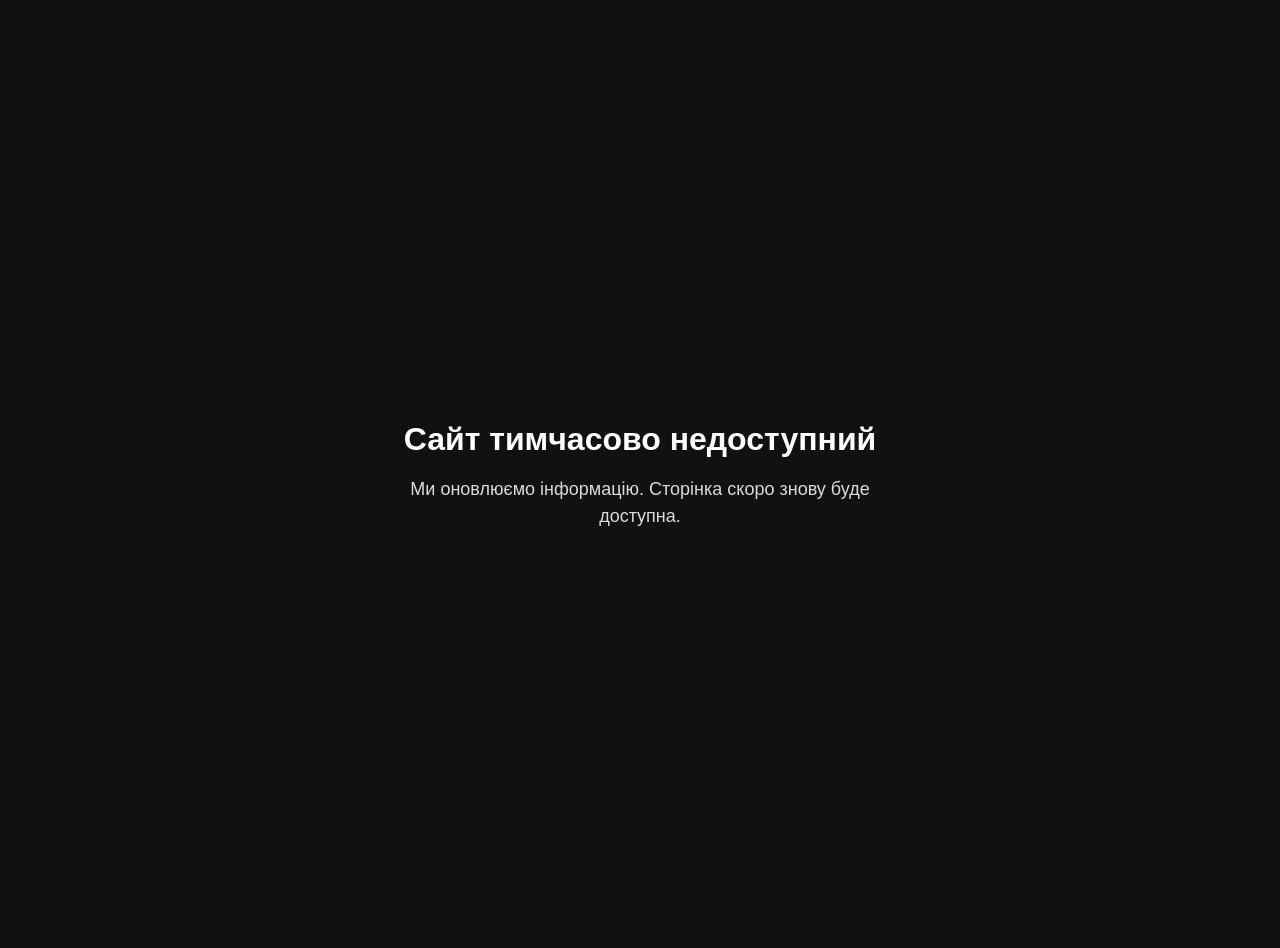
==== commit 7b34e5f1: "Add files via upload" ====
--- a/index.html
+++ b/index.html
@@ -1,21 +1,43 @@
-<!doctype html>
+<!DOCTYPE html>
 <html lang="uk">
 <head>
-  <meta charset="utf-8">
-  <meta name="viewport" content="width=device-width, initial-scale=1">
-  <meta http-equiv="refresh" content="0; url=/2026/">
-  <title>Велодень Бровари 2026</title>
-  <meta name="description" content="Велодень Бровари 2026 — міська велоподія у Броварах.">
-  <link rel="canonical" href="https://bro-bikeday.pages.dev/2026/">
-  <link rel="icon" href="/assets/favicon.svg" type="image/svg+xml">
-  <link rel="stylesheet" href="/assets/styles.css">
+  <meta charset="UTF-8" />
+  <meta name="viewport" content="width=device-width, initial-scale=1.0" />
+  <title>Сайт тимчасово недоступний</title>
+  <style>
+    body {
+      margin: 0;
+      min-height: 100vh;
+      display: flex;
+      align-items: center;
+      justify-content: center;
+      font-family: Arial, sans-serif;
+      background: #111;
+      color: #fff;
+      text-align: center;
+      padding: 24px;
+    }
+
+    .box {
+      max-width: 520px;
+    }
+
+    h1 {
+      font-size: 32px;
+      margin-bottom: 16px;
+    }
+
+    p {
+      font-size: 18px;
+      line-height: 1.5;
+      opacity: 0.85;
+    }
+  </style>
 </head>
-<body class="redirect-page">
-  <main class="section-shell redirect-box">
-    <p class="eyebrow">BikeDay Brovary</p>
-    <h1>Велодень Бровари 2026</h1>
-    <p>Переходимо на сторінку події…</p>
-    <p><a class="button button-primary" href="/2026/">Відкрити сторінку</a></p>
-  </main>
+<body>
+  <div class="box">
+    <h1>Сайт тимчасово недоступний</h1>
+    <p>Ми оновлюємо інформацію. Сторінка скоро знову буде доступна.</p>
+  </div>
 </body>
 </html>
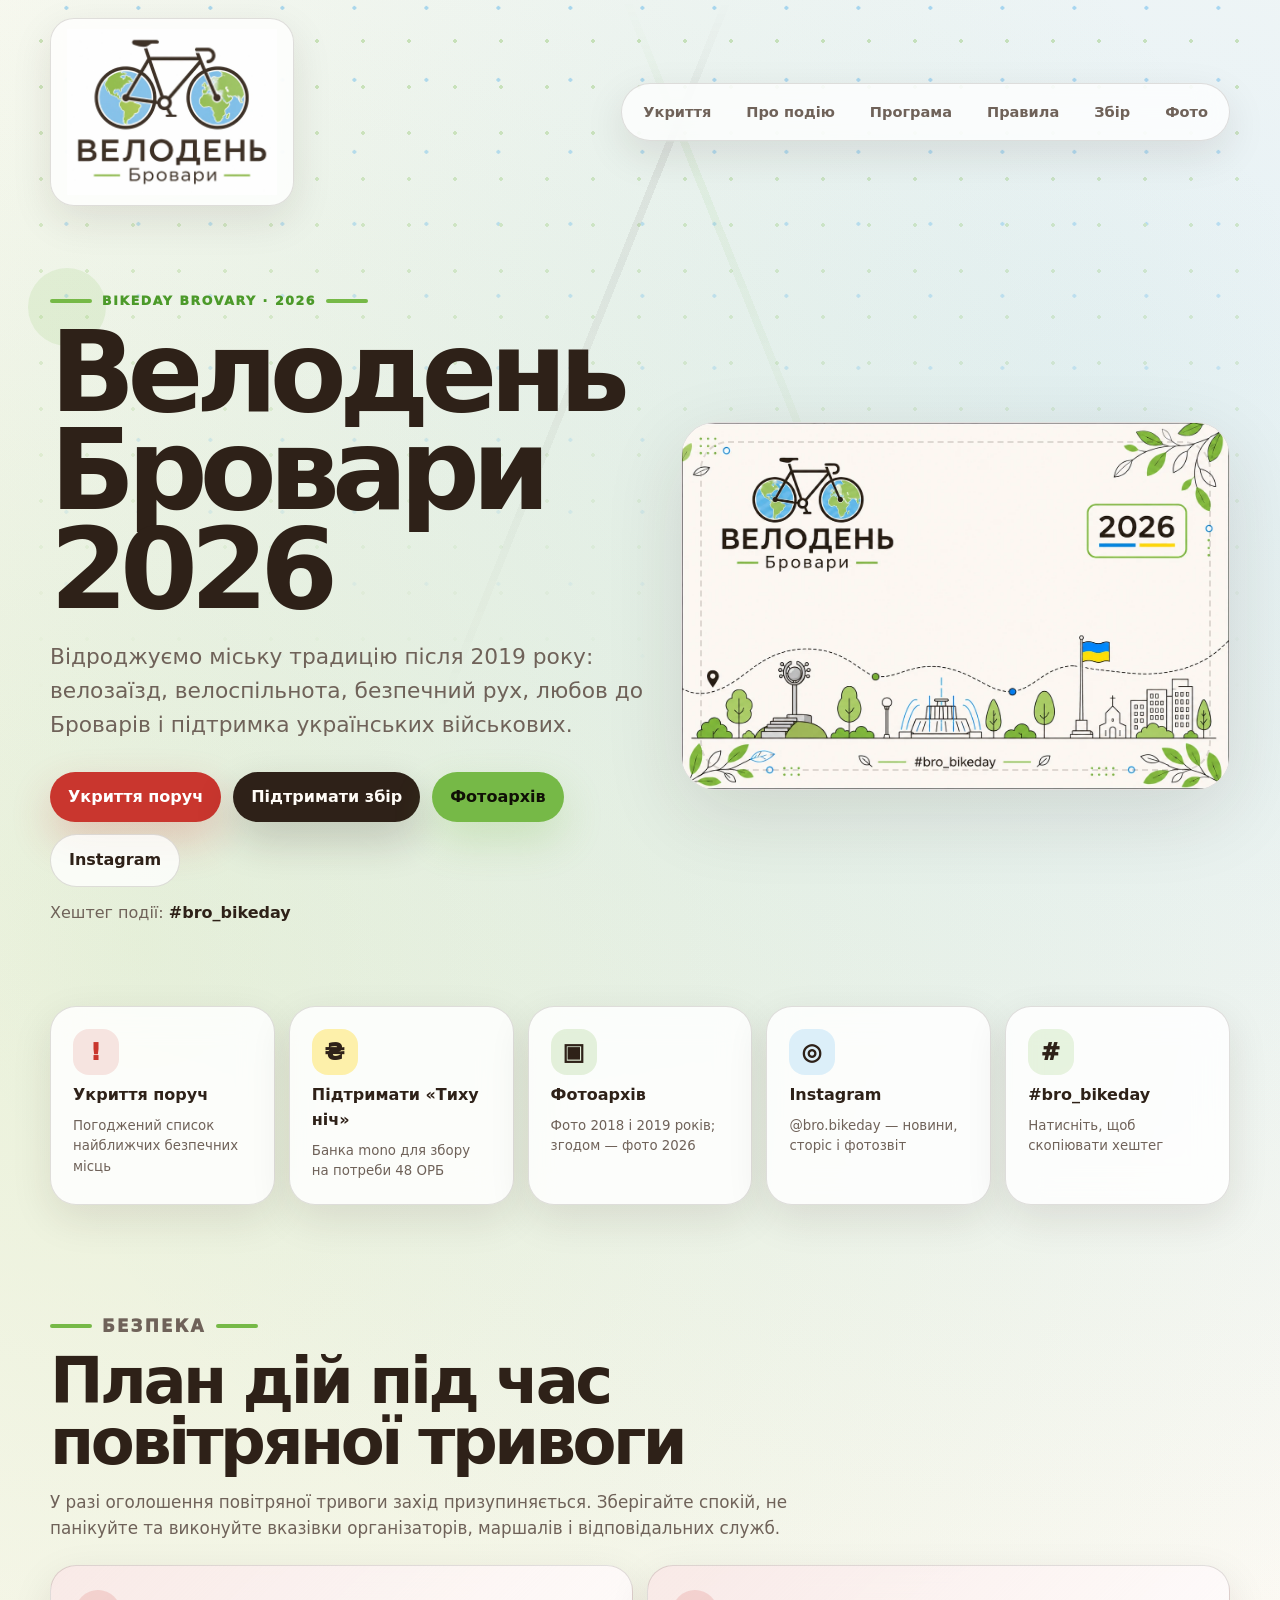
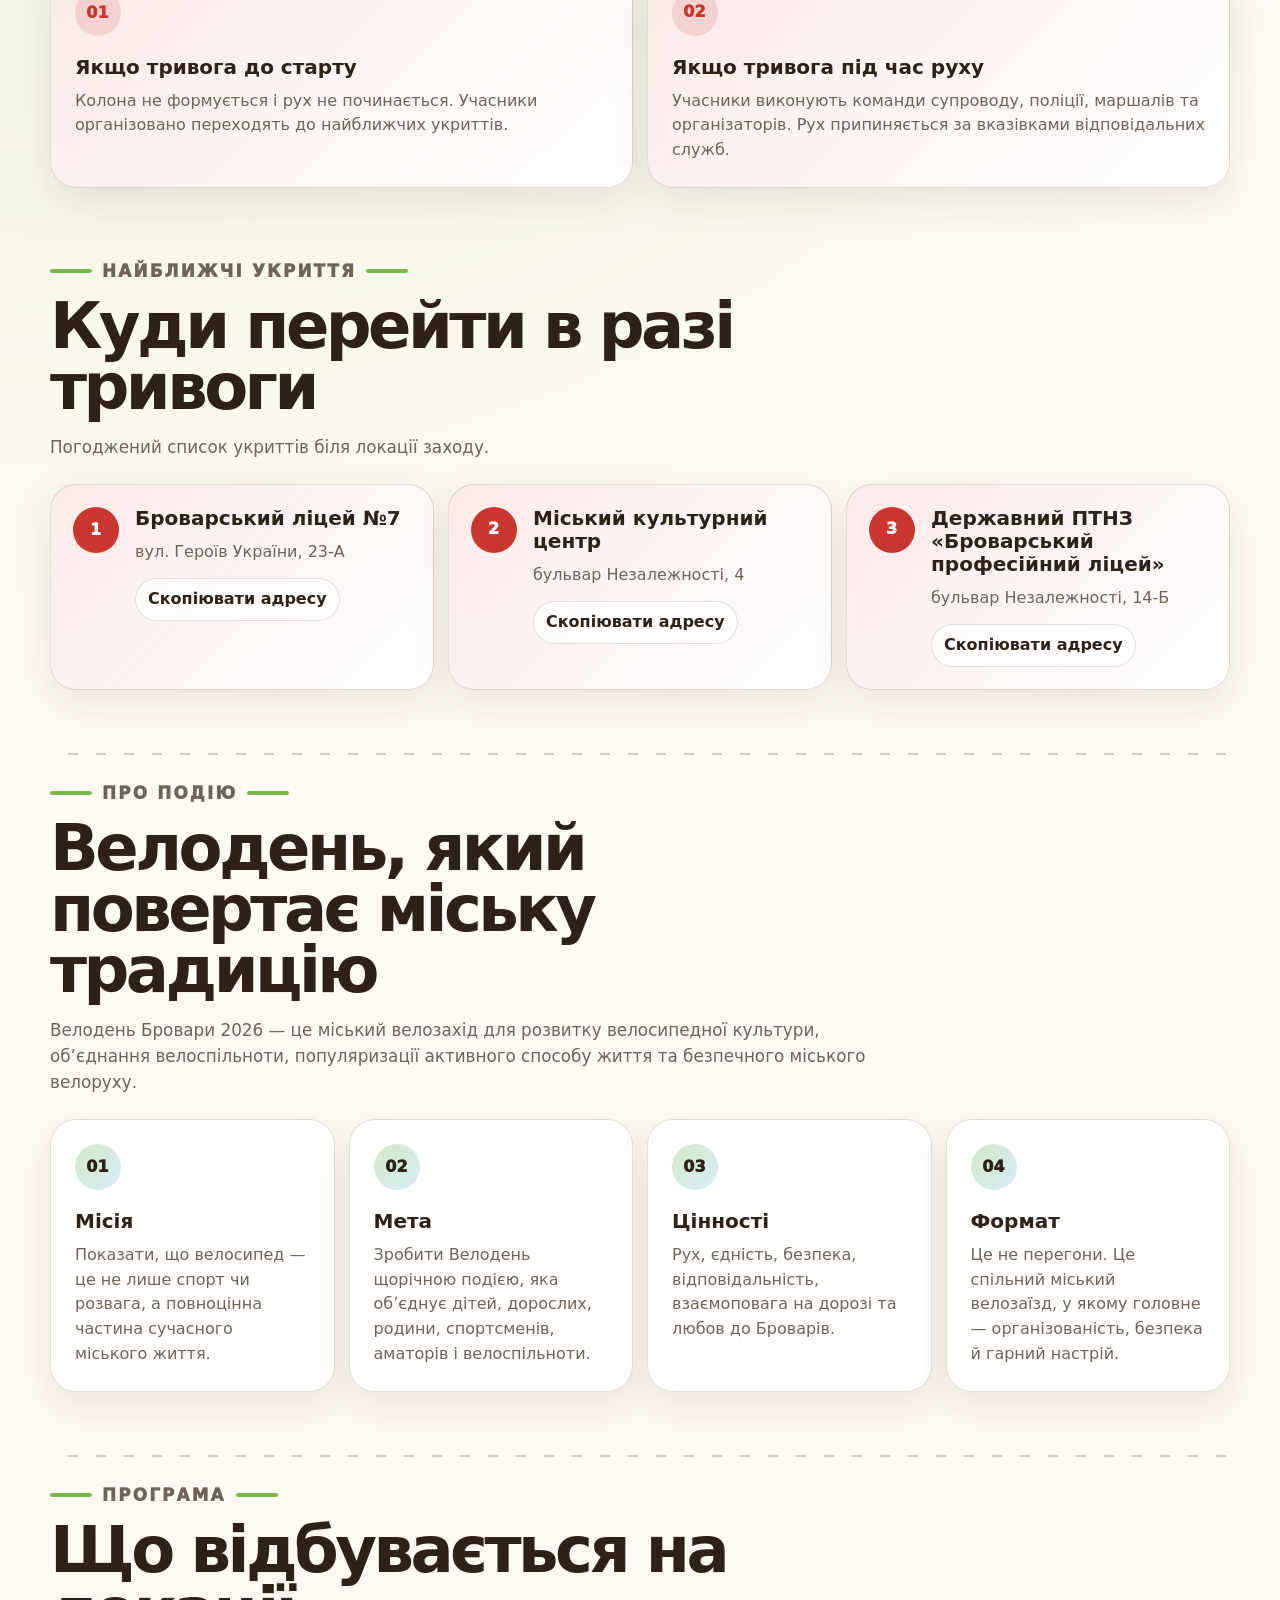
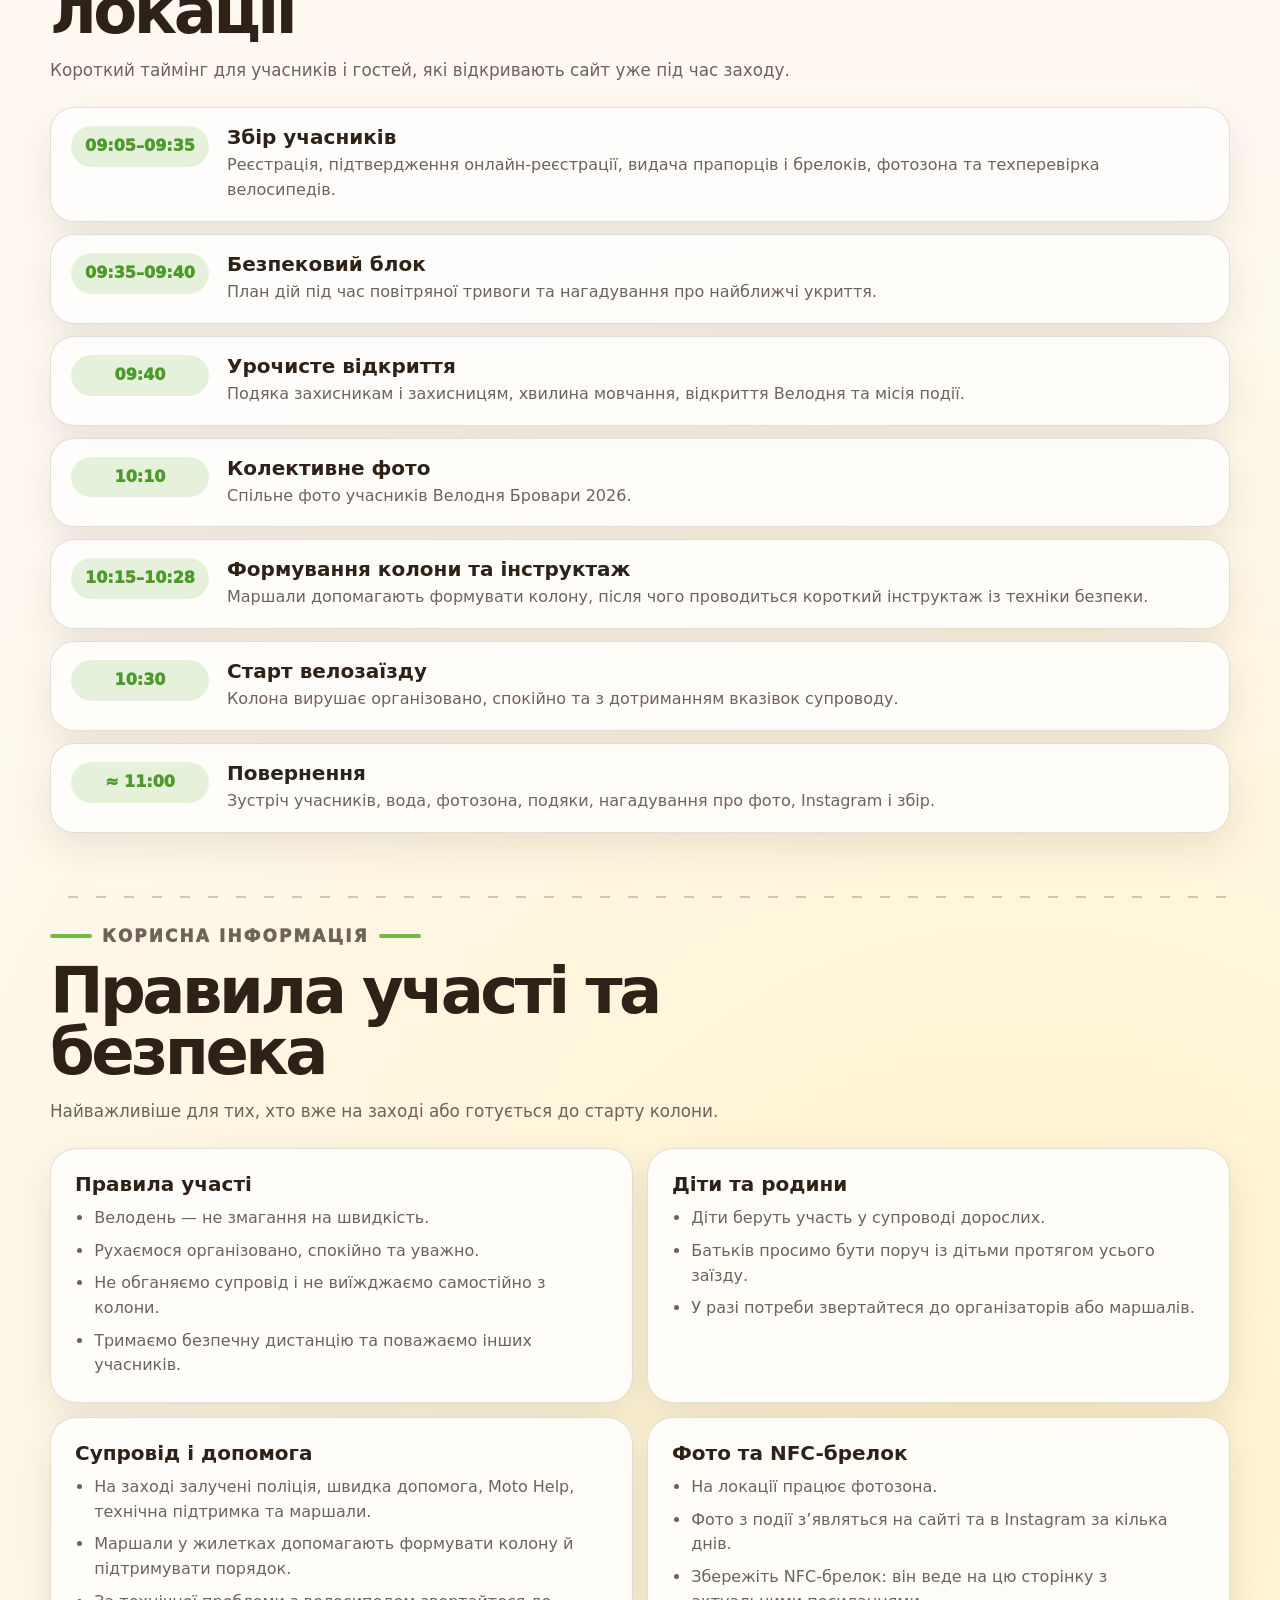
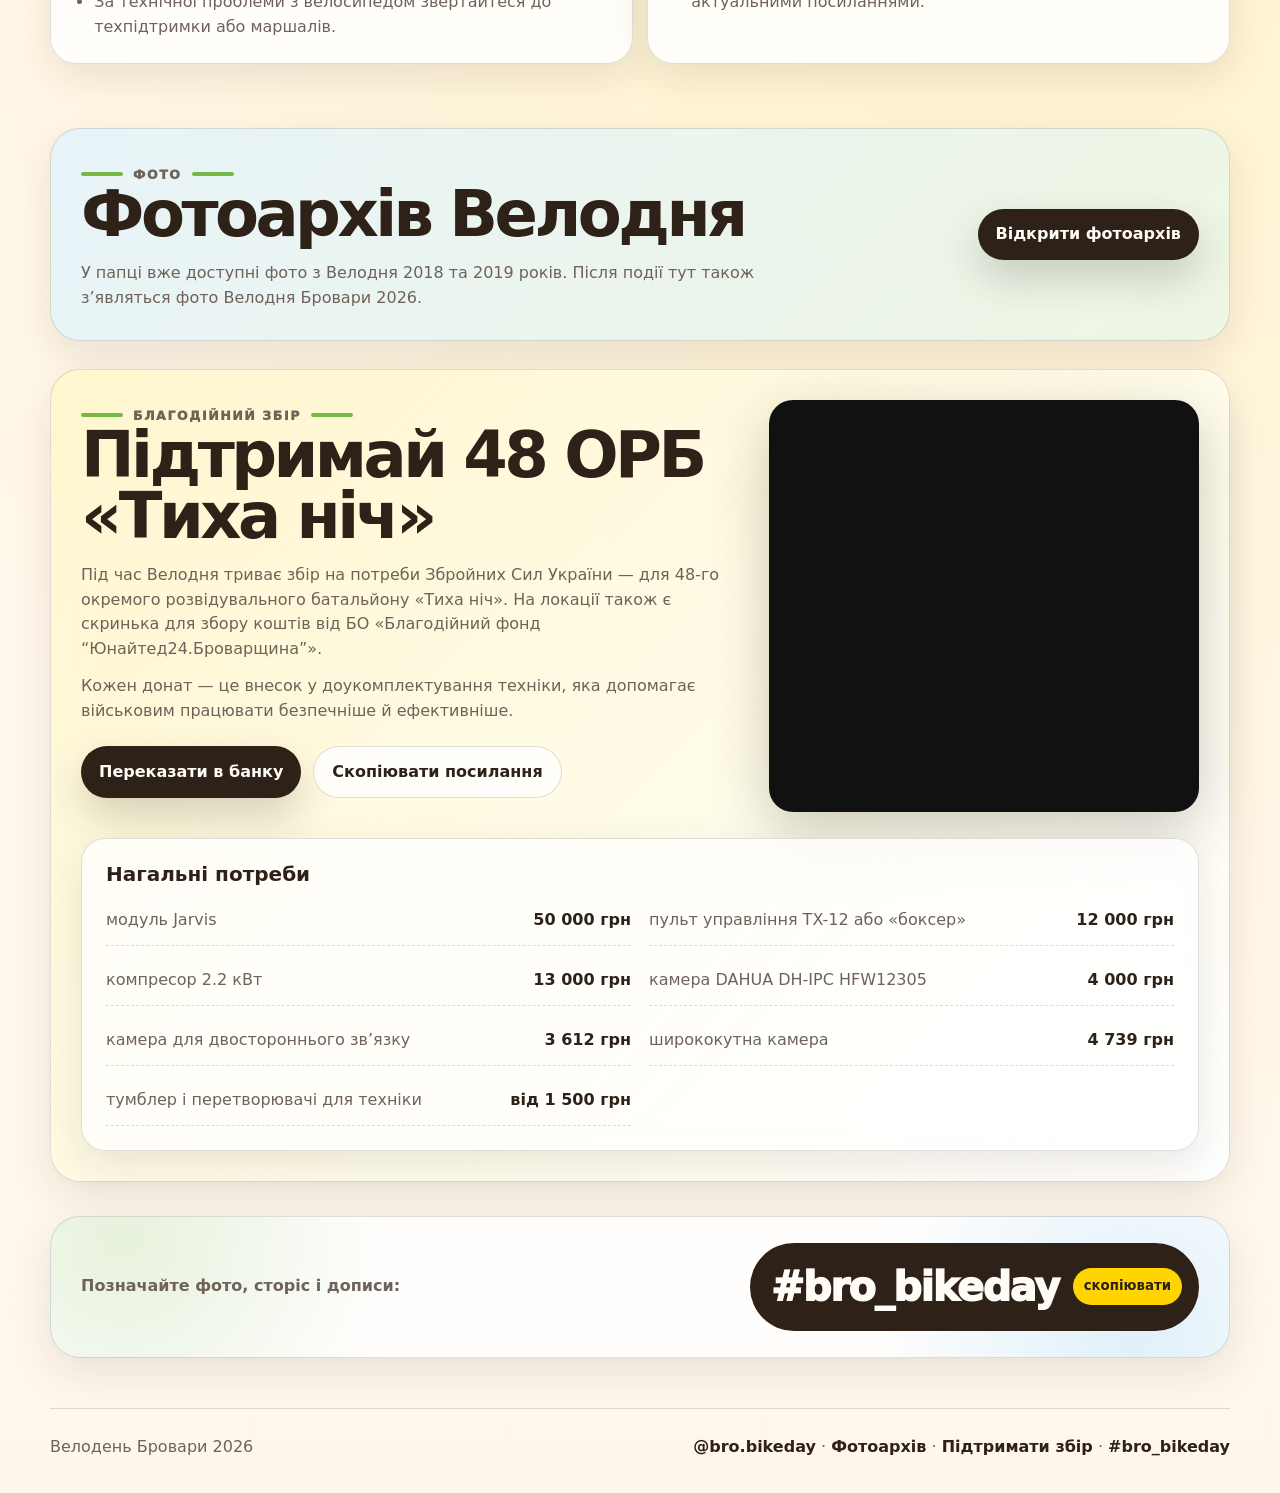
==== commit 927e77b3: "Add files via upload" ====
--- a/index.html
+++ b/index.html
@@ -1,43 +1,21 @@
-<!DOCTYPE html>
+<!doctype html>
 <html lang="uk">
 <head>
-  <meta charset="UTF-8" />
-  <meta name="viewport" content="width=device-width, initial-scale=1.0" />
-  <title>Сайт тимчасово недоступний</title>
-  <style>
-    body {
-      margin: 0;
-      min-height: 100vh;
-      display: flex;
-      align-items: center;
-      justify-content: center;
-      font-family: Arial, sans-serif;
-      background: #111;
-      color: #fff;
-      text-align: center;
-      padding: 24px;
-    }
-
-    .box {
-      max-width: 520px;
-    }
-
-    h1 {
-      font-size: 32px;
-      margin-bottom: 16px;
-    }
-
-    p {
-      font-size: 18px;
-      line-height: 1.5;
-      opacity: 0.85;
-    }
-  </style>
+  <meta charset="utf-8">
+  <meta name="viewport" content="width=device-width, initial-scale=1">
+  <meta http-equiv="refresh" content="0; url=/2026/">
+  <title>Велодень Бровари 2026</title>
+  <meta name="description" content="Велодень Бровари 2026 — корисна інформація для учасників, укриття, фото та збір для 48 ОРБ “Тиха ніч”.">
+  <link rel="canonical" href="https://bro-bikeday.pages.dev/2026/">
+  <link rel="icon" href="/assets/favicon.svg" type="image/svg+xml">
+  <link rel="stylesheet" href="/assets/styles.css">
 </head>
-<body>
-  <div class="box">
-    <h1>Сайт тимчасово недоступний</h1>
-    <p>Ми оновлюємо інформацію. Сторінка скоро знову буде доступна.</p>
-  </div>
+<body class="redirect-page">
+  <main class="section-shell redirect-box">
+    <p class="eyebrow">BikeDay Brovary</p>
+    <h1>Велодень Бровари 2026</h1>
+    <p>Переходимо на сторінку події…</p>
+    <p><a class="button button-primary" href="/2026/">Відкрити сторінку</a></p>
+  </main>
 </body>
 </html>
--- a/assets/styles.css
+++ b/assets/styles.css
@@ -0,0 +1,771 @@
+:root {
+  color-scheme: light;
+  --paper: #fffcf7;
+  --paper-soft: #fff7ec;
+  --card: rgba(255, 255, 255, .84);
+  --card-strong: #ffffff;
+  --text: #2e2118;
+  --muted: #6f6259;
+  --line: rgba(46, 33, 24, .14);
+  --green: #76b947;
+  --green-dark: #4c9a2a;
+  --blue: #1e9ae8;
+  --yellow: #ffd400;
+  --red: #c9362e;
+  --red-soft: rgba(201, 54, 46, .12);
+  --shadow: 0 24px 80px rgba(46, 33, 24, .12);
+  --shadow-soft: 0 14px 40px rgba(46, 33, 24, .10);
+  --radius: 30px;
+  --max: 1180px;
+}
+
+* { box-sizing: border-box; }
+
+html { scroll-behavior: smooth; }
+
+body {
+  margin: 0;
+  min-height: 100vh;
+  font-family: Inter, ui-sans-serif, system-ui, -apple-system, BlinkMacSystemFont, "Segoe UI", sans-serif;
+  color: var(--text);
+  background:
+    radial-gradient(circle at 11% 15%, rgba(118, 185, 71, .16), transparent 25%),
+    radial-gradient(circle at 87% 7%, rgba(30, 154, 232, .12), transparent 22%),
+    radial-gradient(circle at 80% 74%, rgba(255, 212, 0, .15), transparent 28%),
+    linear-gradient(180deg, var(--paper) 0%, var(--paper-soft) 100%);
+  line-height: 1.55;
+  overflow-x: hidden;
+}
+
+body::before,
+body::after {
+  content: "";
+  position: fixed;
+  inset: 0;
+  pointer-events: none;
+  z-index: -1;
+}
+
+body::before {
+  opacity: .34;
+  background-image:
+    radial-gradient(var(--green) 2px, transparent 2px),
+    radial-gradient(var(--blue) 2px, transparent 2px);
+  background-size: 46px 46px, 72px 72px;
+  background-position: 18px 18px, 80% 14%;
+  mask-image: linear-gradient(to bottom, #000, transparent 78%);
+}
+
+body::after {
+  background:
+    linear-gradient(112deg, transparent 0 44%, rgba(46, 33, 24, .07) 44% 44.5%, transparent 44.5% 100%),
+    linear-gradient(68deg, transparent 0 60%, rgba(118, 185, 71, .08) 60% 60.5%, transparent 60.5% 100%);
+  mask-image: linear-gradient(to bottom, transparent 0, #000 18%, transparent 80%);
+}
+
+img,
+picture { display: block; max-width: 100%; }
+
+a { color: inherit; text-decoration: none; }
+
+button { font: inherit; }
+
+h1, h2, h3, p { margin-top: 0; }
+
+h1 {
+  margin-bottom: 22px;
+  max-width: 780px;
+  font-size: clamp(3.1rem, 9vw, 7rem);
+  line-height: .88;
+  letter-spacing: -.07em;
+}
+
+h2 {
+  margin-bottom: 16px;
+  font-size: clamp(2.05rem, 5vw, 4.25rem);
+  line-height: .95;
+  letter-spacing: -.055em;
+}
+
+h3 {
+  margin-bottom: 10px;
+  font-size: 1.25rem;
+  line-height: 1.15;
+}
+
+ul {
+  margin: 0;
+  padding-left: 1.2rem;
+}
+
+li + li { margin-top: .48rem; }
+
+.skip-link {
+  position: absolute;
+  left: 1rem;
+  top: 1rem;
+  z-index: 20;
+  padding: .75rem 1rem;
+  border-radius: 999px;
+  background: var(--text);
+  color: var(--paper);
+  transform: translateY(-145%);
+  transition: transform .2s ease;
+}
+
+.skip-link:focus { transform: translateY(0); }
+
+.section-shell,
+.site-header {
+  width: min(var(--max), calc(100% - 34px));
+  margin-inline: auto;
+}
+
+.site-header {
+  display: flex;
+  align-items: center;
+  justify-content: space-between;
+  gap: 18px;
+  padding-top: 18px;
+  position: relative;
+  z-index: 4;
+}
+
+.brand {
+  display: inline-flex;
+  align-items: center;
+  justify-content: center;
+  flex: 0 0 auto;
+  width: 244px;
+  min-height: 88px;
+  padding: 10px 14px;
+  border: 1px solid var(--line);
+  border-radius: 24px;
+  background: rgba(255, 255, 255, .78);
+  box-shadow: var(--shadow-soft);
+  backdrop-filter: blur(16px);
+}
+
+.brand img {
+  width: 210px;
+  height: auto;
+}
+
+.top-nav {
+  display: flex;
+  flex-wrap: wrap;
+  justify-content: flex-end;
+  gap: 7px;
+  max-width: 780px;
+  padding: 7px;
+  border: 1px solid var(--line);
+  border-radius: 999px;
+  background: rgba(255, 255, 255, .76);
+  box-shadow: var(--shadow-soft);
+  backdrop-filter: blur(16px);
+}
+
+.top-nav a {
+  padding: 10px 14px;
+  border-radius: 999px;
+  color: var(--muted);
+  font-weight: 900;
+  font-size: .91rem;
+}
+
+.top-nav a:hover,
+.top-nav a:focus-visible {
+  color: var(--text);
+  background: rgba(118, 185, 71, .16);
+  outline: none;
+}
+
+.hero {
+  display: grid;
+  grid-template-columns: minmax(0, 1fr) minmax(360px, .92fr);
+  gap: 34px;
+  align-items: center;
+  min-height: calc(100vh - 120px);
+  padding: 54px 0 34px;
+}
+
+.hero-copy { position: relative; }
+
+.hero-copy::before {
+  content: "";
+  position: absolute;
+  left: -22px;
+  top: -18px;
+  width: 78px;
+  height: 78px;
+  border-radius: 50%;
+  background: rgba(118, 185, 71, .12);
+  z-index: -1;
+}
+
+.eyebrow {
+  margin: 0 0 12px;
+  display: inline-flex;
+  align-items: center;
+  gap: 10px;
+  color: var(--green-dark);
+  font-size: .78rem;
+  font-weight: 1000;
+  letter-spacing: .13em;
+  text-transform: uppercase;
+}
+
+.eyebrow::before,
+.eyebrow::after {
+  content: "";
+  width: 42px;
+  height: 4px;
+  border-radius: 999px;
+  background: var(--green);
+}
+
+.lead {
+  max-width: 690px;
+  color: var(--muted);
+  font-size: clamp(1.08rem, 2.2vw, 1.36rem);
+}
+
+.hero-actions,
+.donate-actions {
+  display: flex;
+  flex-wrap: wrap;
+  gap: 12px;
+  margin: 30px 0 14px;
+}
+
+.donate-actions { margin-top: 22px; }
+
+.button {
+  display: inline-flex;
+  align-items: center;
+  justify-content: center;
+  min-height: 50px;
+  padding: 13px 18px;
+  border: 0;
+  border-radius: 999px;
+  font-weight: 900;
+  cursor: pointer;
+  transition: transform .18s ease, box-shadow .18s ease, background .18s ease;
+}
+
+.button:hover,
+.button:focus-visible,
+.link-card:hover,
+.link-card:focus-visible,
+.hashtag-button:hover,
+.hashtag-button:focus-visible,
+.inline-copy:hover,
+.inline-copy:focus-visible {
+  transform: translateY(-2px);
+}
+
+.button-primary {
+  background: var(--text);
+  color: var(--paper);
+  box-shadow: 0 18px 42px rgba(46, 33, 24, .20);
+}
+
+.button-primary:hover,
+.button-primary:focus-visible { box-shadow: 0 22px 56px rgba(46, 33, 24, .24); }
+
+.button-secondary {
+  background: var(--green);
+  color: #101006;
+  box-shadow: 0 18px 42px rgba(118, 185, 71, .24);
+}
+
+.button-alert {
+  background: var(--red);
+  color: white;
+  box-shadow: 0 18px 42px rgba(201, 54, 46, .24);
+}
+
+.button-ghost {
+  color: var(--text);
+  background: rgba(255, 255, 255, .78);
+  border: 1px solid var(--line);
+}
+
+.microcopy {
+  color: var(--muted);
+  margin-bottom: 0;
+}
+
+.microcopy strong { color: var(--text); }
+
+.hero-visual {
+  margin: 0;
+  position: relative;
+  border: 1px solid var(--line);
+  border-radius: 34px;
+  background: #fff;
+  box-shadow: var(--shadow);
+  overflow: hidden;
+  isolation: isolate;
+}
+
+.hero-visual::before {
+  content: "";
+  position: absolute;
+  inset: 18px;
+  border: 2px dashed rgba(46, 33, 24, .14);
+  border-radius: 28px;
+  pointer-events: none;
+  z-index: 1;
+}
+
+.hero-visual img {
+  width: 100%;
+  height: auto;
+}
+
+.quick-links {
+  display: grid;
+  grid-template-columns: repeat(auto-fit, minmax(190px, 1fr));
+  gap: 14px;
+  padding: 20px 0 54px;
+}
+
+.link-card,
+.info-card,
+.notice-card,
+.shelter-card,
+.rule-card,
+.feature,
+.donate,
+.hashtag,
+.redirect-box,
+.needs-card {
+  border: 1px solid var(--line);
+  background: var(--card);
+  box-shadow: var(--shadow-soft);
+  backdrop-filter: blur(16px);
+}
+
+.link-card {
+  display: grid;
+  align-content: start;
+  gap: 8px;
+  min-height: 164px;
+  padding: 22px;
+  border-radius: 26px;
+  transition: transform .18s ease, background .18s ease, box-shadow .18s ease;
+}
+
+.link-card:hover,
+.link-card:focus-visible {
+  background: var(--card-strong);
+  box-shadow: var(--shadow);
+  outline: none;
+}
+
+.link-card-button {
+  width: 100%;
+  color: var(--text);
+  text-align: left;
+  cursor: pointer;
+}
+
+.card-icon {
+  width: 46px;
+  height: 46px;
+  display: inline-grid;
+  place-items: center;
+  border-radius: 16px;
+  background: rgba(118, 185, 71, .16);
+  color: var(--text);
+  font-size: 1.45rem;
+  font-weight: 1000;
+}
+
+.link-card-instagram .card-icon { background: rgba(30, 154, 232, .14); }
+.link-card-photos .card-icon { background: rgba(118, 185, 71, .18); }
+.link-card-donate .card-icon { background: rgba(255, 212, 0, .32); }
+.link-card-safety .card-icon { background: var(--red-soft); color: var(--red); }
+
+.link-card small,
+.info-card p,
+.notice-card p,
+.shelter-card p,
+.section-heading p,
+.feature p,
+.donate p,
+.footer-note,
+.rule-card li { color: var(--muted); }
+
+.event,
+.notice,
+.shelters,
+.timeline-section,
+.rules {
+  padding: 52px 0 36px;
+  position: relative;
+}
+
+.event::before,
+.timeline-section::before,
+.rules::before {
+  content: "";
+  position: absolute;
+  left: 0;
+  right: 0;
+  top: 28px;
+  height: 2px;
+  background: repeating-linear-gradient(90deg, transparent 0 18px, rgba(46, 33, 24, .22) 18px 28px);
+  transform: translateY(-50%);
+  pointer-events: none;
+}
+
+.section-heading {
+  max-width: 820px;
+  margin-bottom: 24px;
+}
+
+.section-heading p { font-size: 1.05rem; }
+
+.event-grid,
+.notice-grid,
+.rules-grid {
+  display: grid;
+  grid-template-columns: repeat(4, minmax(0, 1fr));
+  gap: 14px;
+}
+
+.notice-grid { grid-template-columns: repeat(2, minmax(0, 1fr)); }
+.rules-grid { grid-template-columns: repeat(2, minmax(0, 1fr)); }
+
+.info-card,
+.notice-card,
+.rule-card {
+  min-height: 218px;
+  padding: 24px;
+  border-radius: 26px;
+}
+
+.notice-card {
+  min-height: 180px;
+  background:
+    linear-gradient(135deg, rgba(201, 54, 46, .10), rgba(255, 255, 255, .86)),
+    var(--card);
+}
+
+.rule-card { min-height: 240px; }
+
+.info-number {
+  display: inline-grid;
+  place-items: center;
+  width: 46px;
+  height: 46px;
+  margin-bottom: 20px;
+  border-radius: 50%;
+  color: var(--text);
+  background: linear-gradient(135deg, rgba(118, 185, 71, .32), rgba(30, 154, 232, .18));
+  font-weight: 1000;
+}
+
+.notice-card .info-number { background: rgba(201, 54, 46, .14); color: var(--red); }
+
+.info-card p,
+.notice-card p { margin-bottom: 0; }
+
+.shelters {
+  padding-top: 32px;
+}
+
+.shelter-list {
+  display: grid;
+  grid-template-columns: repeat(3, minmax(0, 1fr));
+  gap: 14px;
+}
+
+.shelter-card {
+  display: grid;
+  grid-template-columns: auto minmax(0, 1fr);
+  gap: 16px;
+  min-height: 172px;
+  padding: 22px;
+  border-radius: 26px;
+  background:
+    linear-gradient(135deg, rgba(201, 54, 46, .10), rgba(255, 255, 255, .86)),
+    var(--card);
+}
+
+.shelter-pin {
+  display: inline-grid;
+  place-items: center;
+  width: 46px;
+  height: 46px;
+  border-radius: 50%;
+  background: var(--red);
+  color: white;
+  font-weight: 1000;
+}
+
+.shelter-card p { margin-bottom: 14px; }
+
+.inline-copy {
+  display: inline-flex;
+  align-items: center;
+  justify-content: center;
+  min-height: 38px;
+  padding: 8px 12px;
+  border: 1px solid var(--line);
+  border-radius: 999px;
+  color: var(--text);
+  background: rgba(255, 255, 255, .72);
+  font-weight: 900;
+  cursor: pointer;
+  transition: transform .18s ease;
+}
+
+.timeline {
+  display: grid;
+  gap: 12px;
+}
+
+.timeline-item {
+  display: grid;
+  grid-template-columns: 138px minmax(0, 1fr);
+  gap: 18px;
+  align-items: start;
+  padding: 18px 20px;
+  border: 1px solid var(--line);
+  border-radius: 24px;
+  background: rgba(255, 255, 255, .78);
+  box-shadow: var(--shadow-soft);
+}
+
+.timeline-item time {
+  display: inline-flex;
+  justify-content: center;
+  min-width: 112px;
+  padding: 8px 10px;
+  border-radius: 999px;
+  background: rgba(118, 185, 71, .18);
+  color: var(--green-dark);
+  font-weight: 1000;
+}
+
+.timeline-item h3 { margin-bottom: 4px; }
+.timeline-item p { margin-bottom: 0; color: var(--muted); }
+
+.feature,
+.donate {
+  display: grid;
+  align-items: center;
+  gap: 26px;
+  padding: 30px;
+  margin: 28px auto;
+  border-radius: var(--radius);
+}
+
+.feature {
+  grid-template-columns: minmax(0, 1fr) auto;
+  background:
+    linear-gradient(135deg, rgba(30, 154, 232, .10), rgba(118, 185, 71, .12)),
+    rgba(255, 255, 255, .84);
+}
+
+.donate {
+  grid-template-columns: minmax(0, 1fr) minmax(280px, 430px);
+  background:
+    linear-gradient(135deg, rgba(255, 212, 0, .18), rgba(255, 255, 255, .84)),
+    rgba(255, 255, 255, .84);
+}
+
+.feature p,
+.donate p { max-width: 760px; margin-bottom: 0; }
+.donate p + p { margin-top: 12px; }
+
+.donate-visual {
+  margin: 0;
+  align-self: stretch;
+  border-radius: 24px;
+  overflow: hidden;
+  background: #111;
+  box-shadow: 0 18px 56px rgba(46, 33, 24, .24);
+}
+
+.donate-visual img {
+  width: 100%;
+  height: 100%;
+  object-fit: cover;
+}
+
+.needs-card {
+  grid-column: 1 / -1;
+  padding: 24px;
+  border-radius: 24px;
+  background: rgba(255, 255, 255, .76);
+}
+
+.needs-list {
+  display: grid;
+  grid-template-columns: repeat(2, minmax(0, 1fr));
+  gap: 10px 18px;
+  list-style: none;
+  padding: 0;
+}
+
+.needs-list li {
+  display: flex;
+  align-items: baseline;
+  justify-content: space-between;
+  gap: 14px;
+  margin: 0;
+  padding: 12px 0;
+  border-bottom: 1px dashed rgba(46, 33, 24, .16);
+}
+
+.needs-list span { color: var(--muted); }
+.needs-list strong { white-space: nowrap; color: var(--text); }
+
+.hashtag {
+  display: flex;
+  align-items: center;
+  justify-content: space-between;
+  gap: 18px;
+  margin: 34px auto 50px;
+  padding: 26px 30px;
+  border-radius: var(--radius);
+  background:
+    radial-gradient(circle at 6% 12%, rgba(118, 185, 71, .18), transparent 24%),
+    radial-gradient(circle at 92% 86%, rgba(30, 154, 232, .14), transparent 24%),
+    rgba(255, 255, 255, .86);
+}
+
+.hashtag p {
+  margin: 0;
+  color: var(--muted);
+  font-weight: 800;
+}
+
+.hashtag-button {
+  display: inline-flex;
+  align-items: center;
+  gap: 14px;
+  padding: 12px 16px 12px 20px;
+  border: 1px solid var(--line);
+  border-radius: 999px;
+  background: var(--text);
+  color: var(--paper);
+  cursor: pointer;
+  transition: transform .18s ease;
+}
+
+.hashtag-button span {
+  font-size: clamp(1.5rem, 4vw, 2.5rem);
+  font-weight: 1000;
+  letter-spacing: -.035em;
+}
+
+.hashtag-button small {
+  padding: 8px 11px;
+  border-radius: 999px;
+  color: var(--text);
+  background: var(--yellow);
+  font-weight: 900;
+}
+
+.site-footer {
+  display: flex;
+  align-items: center;
+  justify-content: space-between;
+  gap: 20px;
+  padding: 26px 0 34px;
+  border-top: 1px solid var(--line);
+  color: var(--muted);
+}
+
+.site-footer p { margin: 0; }
+
+.site-footer a,
+.text-button {
+  color: var(--text);
+  font-weight: 900;
+}
+
+.text-button {
+  padding: 0;
+  border: 0;
+  background: transparent;
+  cursor: pointer;
+}
+
+.redirect-page {
+  display: grid;
+  place-items: center;
+  padding: 32px 0;
+}
+
+.redirect-box {
+  max-width: 720px;
+  padding: 34px;
+  border-radius: var(--radius);
+  text-align: center;
+}
+
+.redirect-box h1 {
+  margin-inline: auto;
+  font-size: clamp(2.4rem, 8vw, 5.2rem);
+}
+
+@media (max-width: 1080px) {
+  .site-header { align-items: flex-start; }
+  .brand { width: 214px; min-height: 78px; }
+  .brand img { width: 184px; }
+  .top-nav { display: none; }
+  .hero {
+    grid-template-columns: 1fr;
+    min-height: 0;
+    padding-top: 44px;
+  }
+  .hero-visual { max-width: 820px; }
+  .event-grid { grid-template-columns: repeat(2, minmax(0, 1fr)); }
+  .shelter-list { grid-template-columns: 1fr; }
+  .feature,
+  .donate { grid-template-columns: 1fr; }
+  .donate-visual { max-height: 440px; }
+}
+
+@media (max-width: 720px) {
+  .section-shell,
+  .site-header { width: min(100% - 22px, var(--max)); }
+  .site-header { padding-top: 12px; }
+  .brand {
+    width: 184px;
+    min-height: 68px;
+    border-radius: 20px;
+  }
+  .brand img { width: 158px; }
+  .hero { padding: 36px 0 24px; gap: 24px; }
+  .hero-actions,
+  .donate-actions { flex-direction: column; }
+  .button { width: 100%; }
+  .hero-visual { border-radius: 24px; }
+  .hero-visual::before { inset: 10px; border-radius: 20px; }
+  .quick-links,
+  .event-grid,
+  .notice-grid,
+  .rules-grid,
+  .needs-list { grid-template-columns: 1fr; }
+  .link-card { min-height: 138px; }
+  .event,
+  .notice,
+  .shelters,
+  .timeline-section,
+  .rules { padding-top: 42px; }
+  .timeline-item { grid-template-columns: 1fr; gap: 10px; }
+  .timeline-item time { justify-content: flex-start; width: fit-content; }
+  .feature,
+  .donate,
+  .hashtag { padding: 22px; border-radius: 24px; }
+  .hashtag { flex-direction: column; align-items: stretch; }
+  .hashtag-button { justify-content: space-between; }
+  .site-footer { align-items: flex-start; flex-direction: column; }
+}
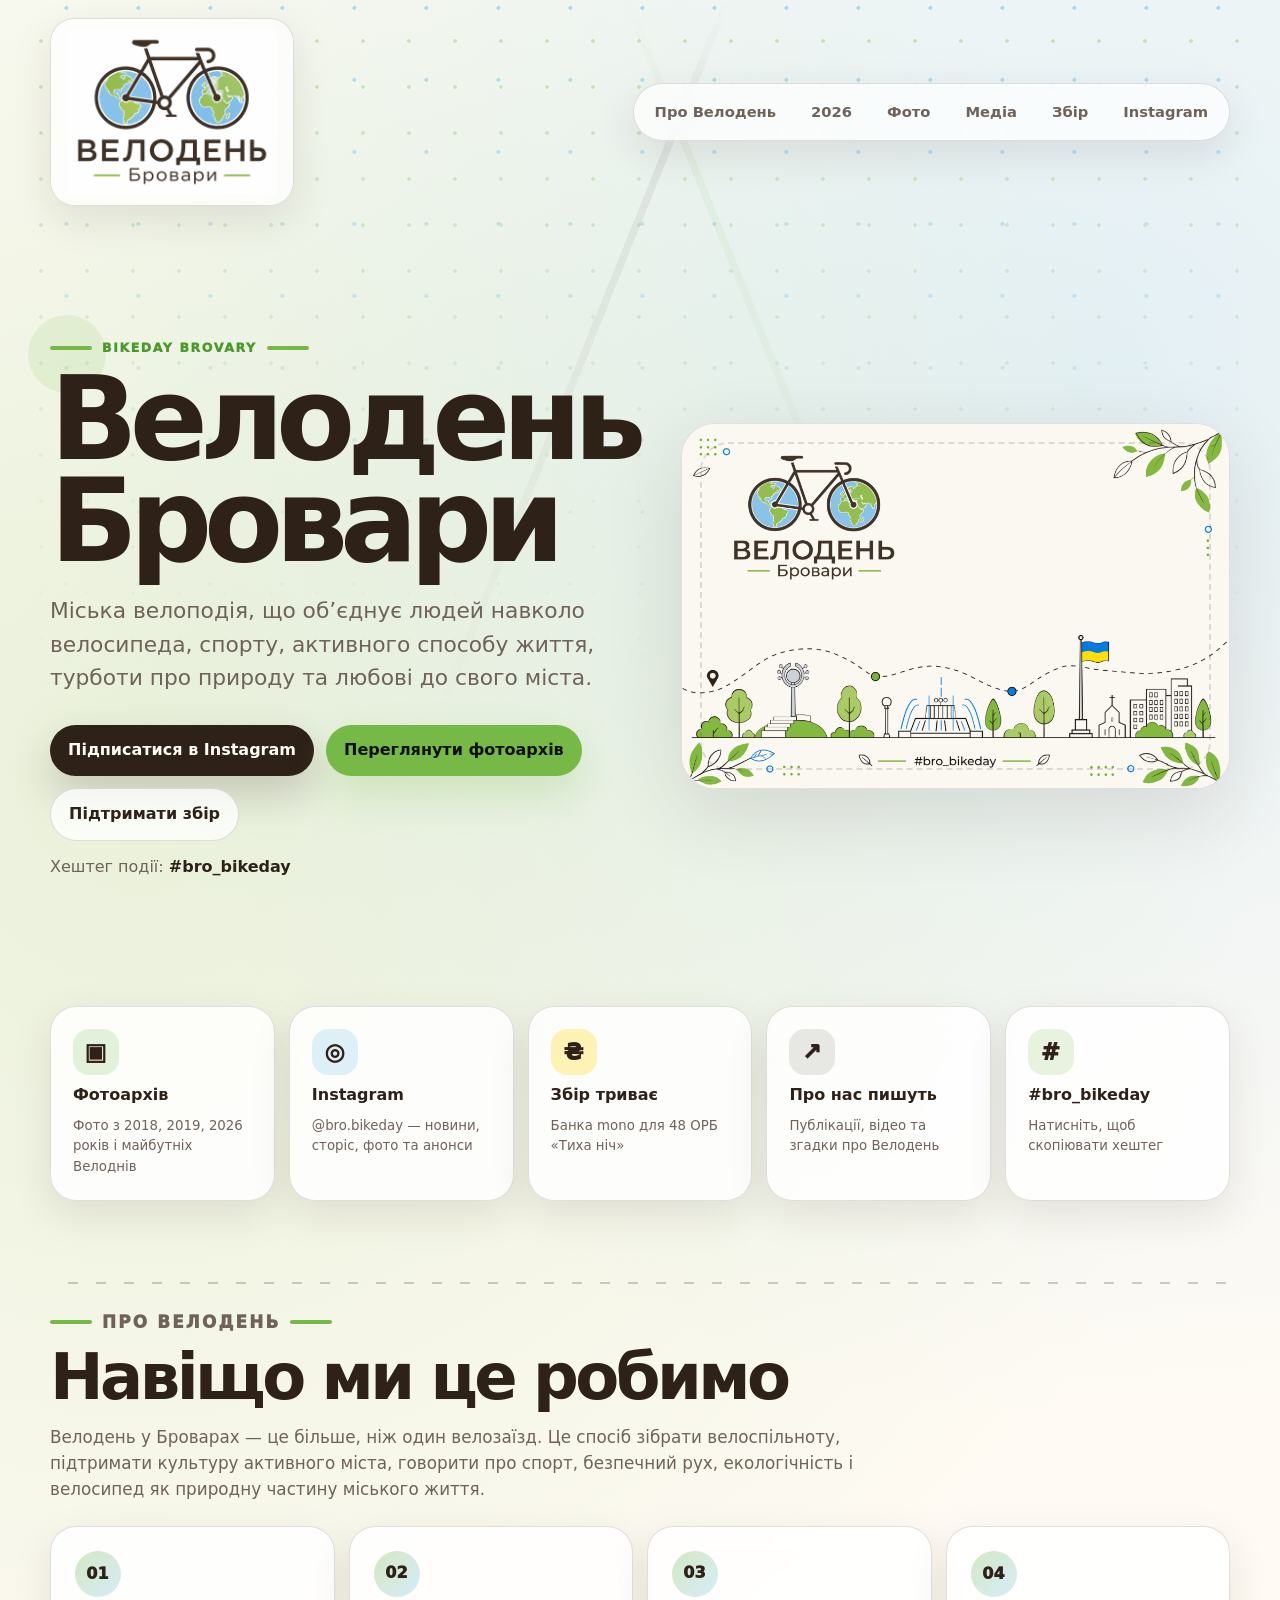
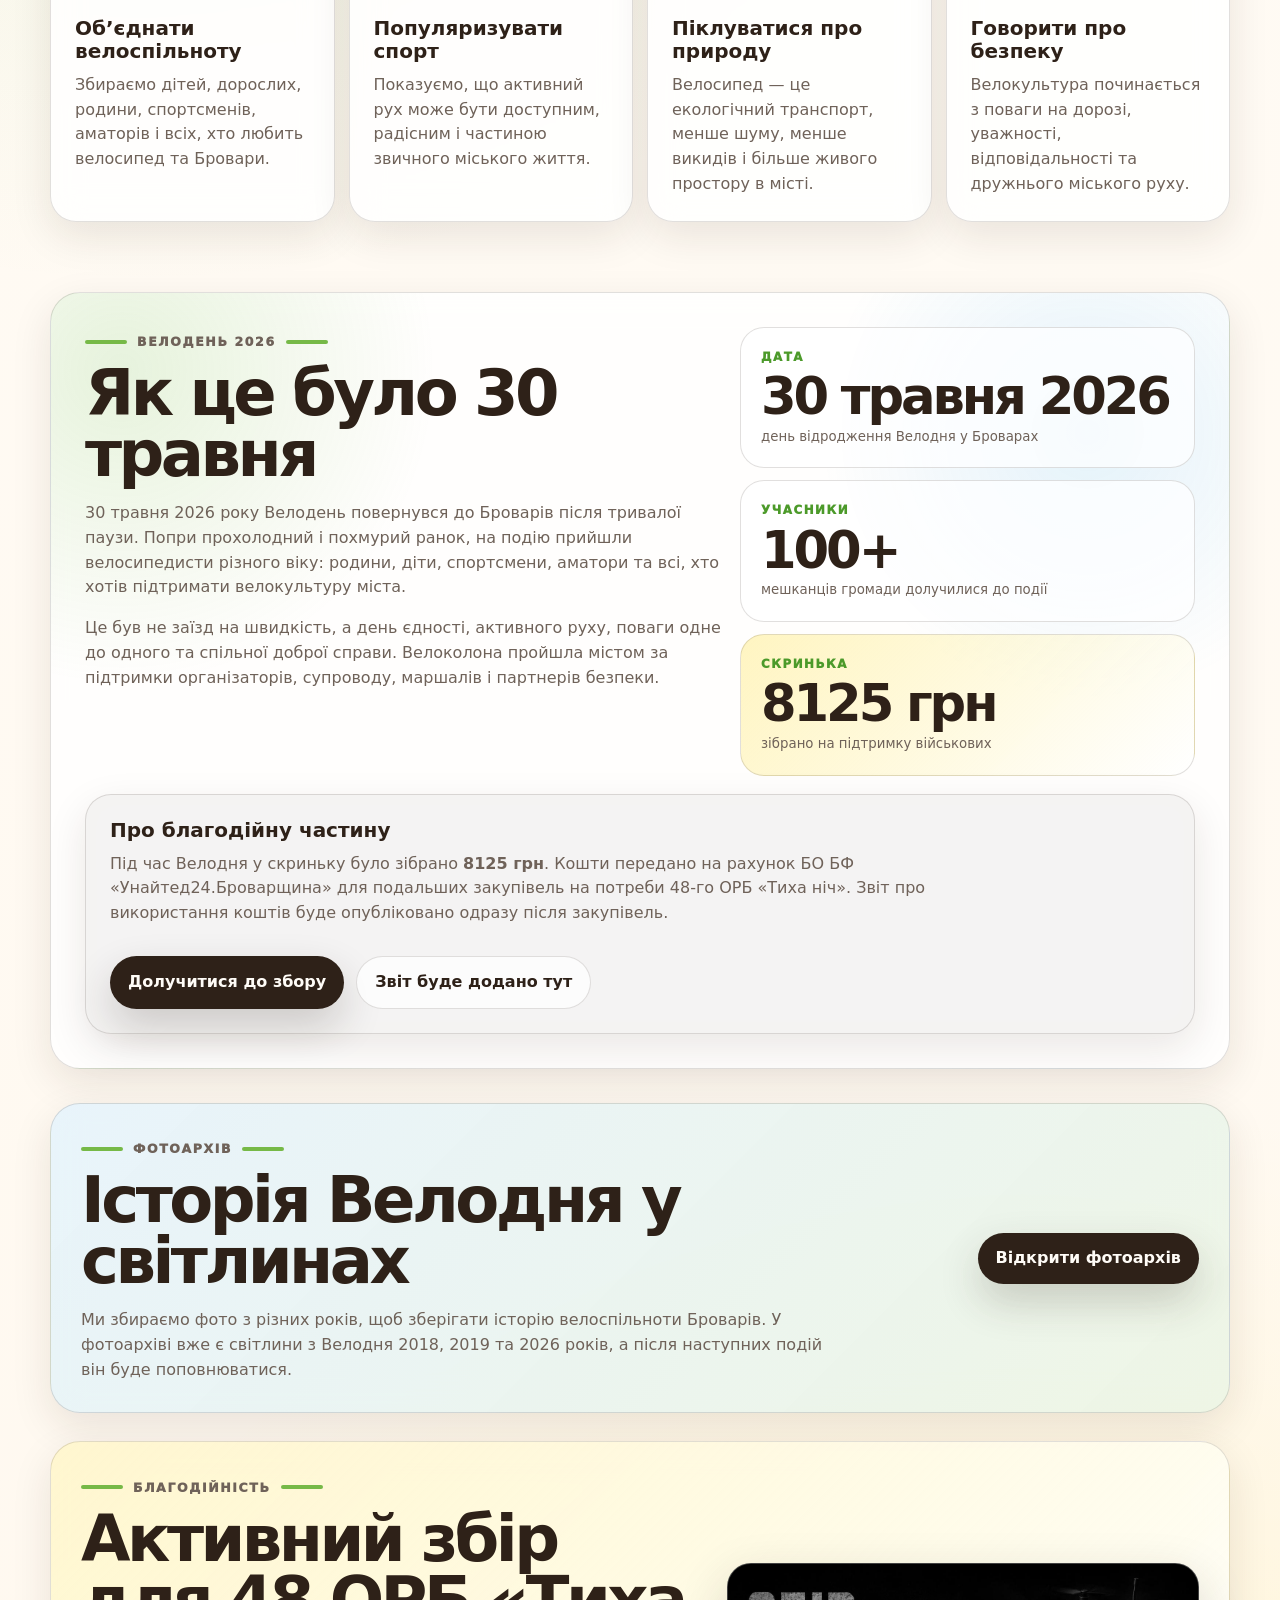
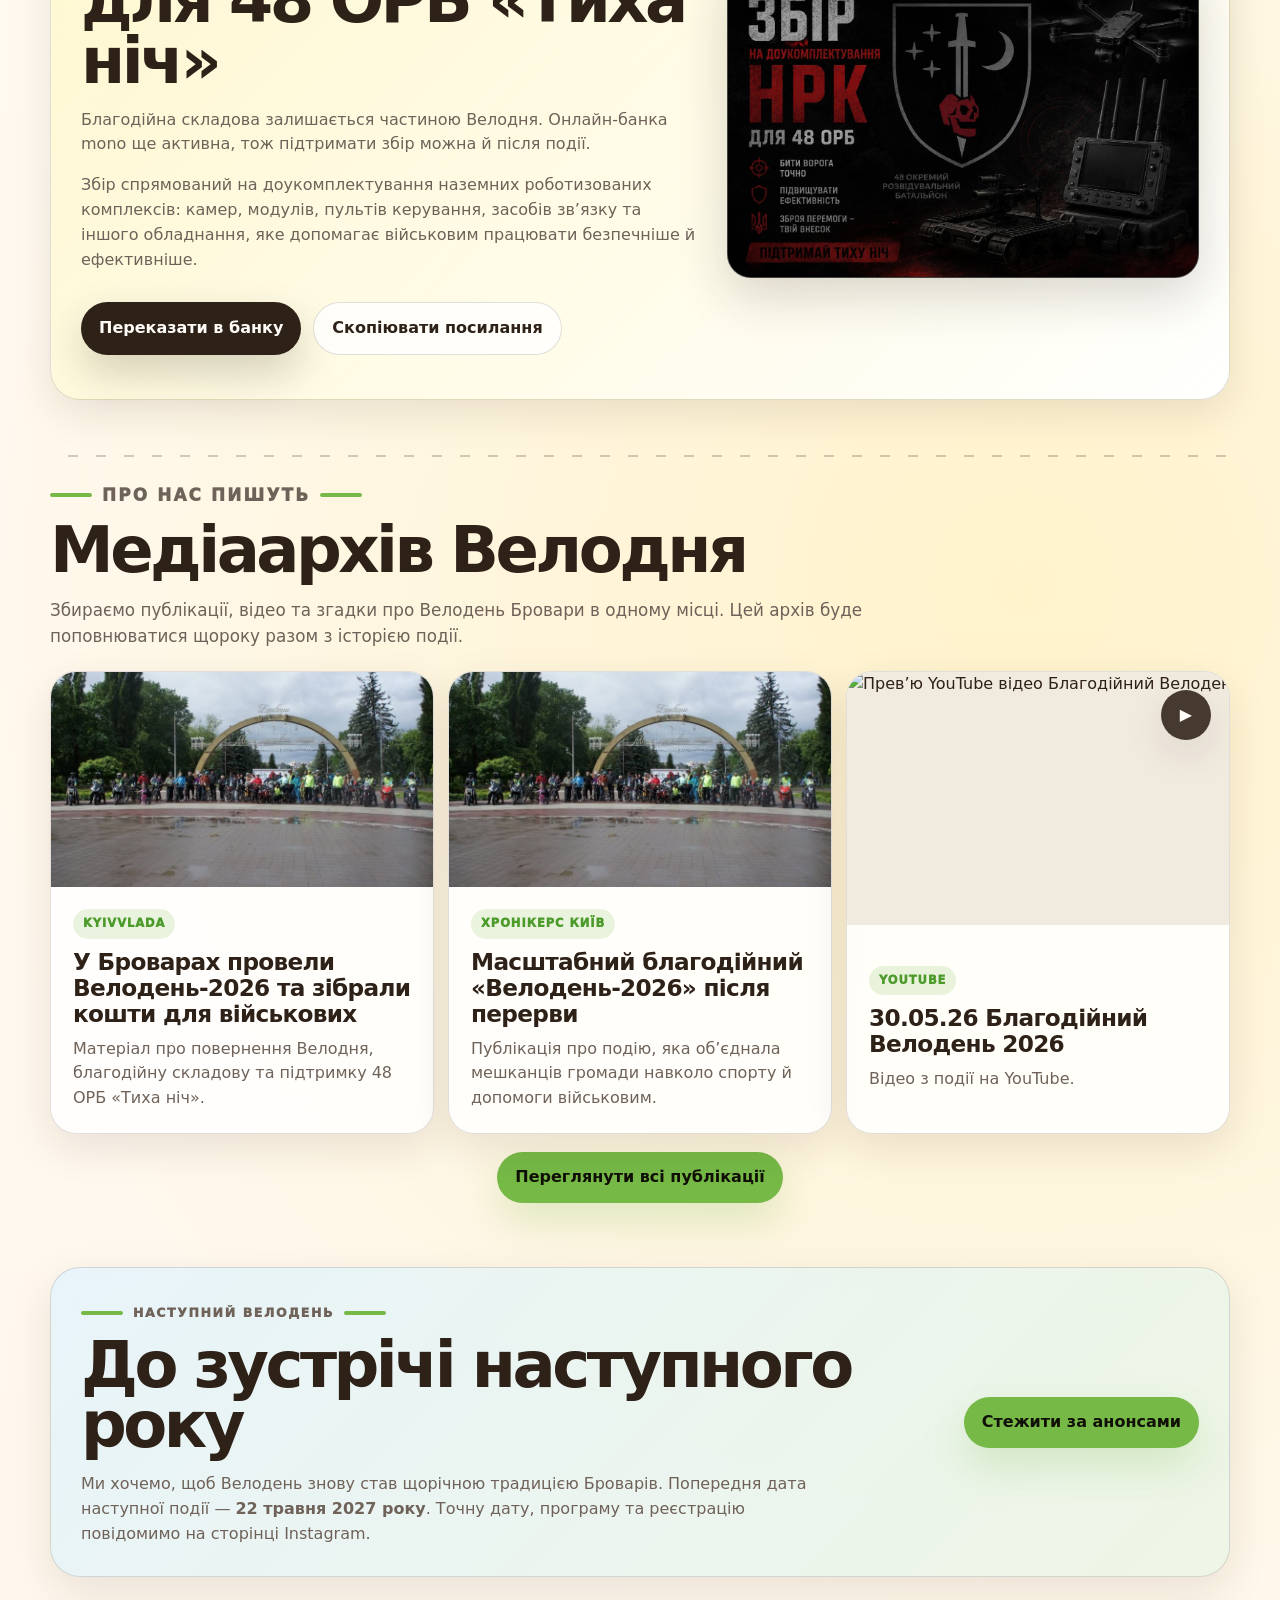
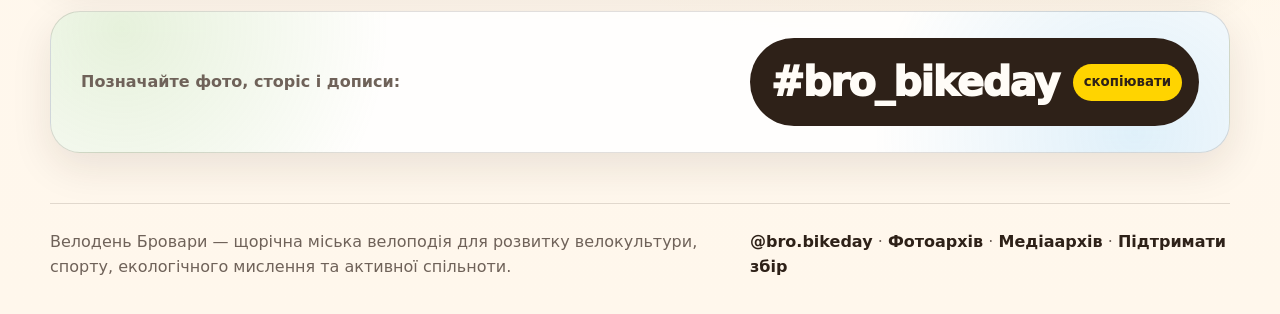
==== commit d2eed36d: "Add files via upload" ====
--- a/index.html
+++ b/index.html
@@ -3,19 +3,304 @@
 <head>
   <meta charset="utf-8">
   <meta name="viewport" content="width=device-width, initial-scale=1">
-  <meta http-equiv="refresh" content="0; url=/2026/">
-  <title>Велодень Бровари 2026</title>
-  <meta name="description" content="Велодень Бровари 2026 — корисна інформація для учасників, укриття, фото та збір для 48 ОРБ “Тиха ніч”.">
-  <link rel="canonical" href="https://bro-bikeday.pages.dev/2026/">
+  <meta name="theme-color" content="#fffcf7">
+  <title>Велодень Бровари — міська велоспільнота</title>
+  <meta name="description" content="Велодень Бровари — міська велоподія про спільноту, спорт, природу, безпечний рух і велосипедну культуру. Фотоархів, Instagram, медіаархів та активний збір для 48 ОРБ «Тиха ніч».">
+  <meta property="og:title" content="Велодень Бровари">
+  <meta property="og:description" content="Міська велоподія про спільноту, спорт, природу, безпечний рух і велосипедну культуру Броварів.">
+  <meta property="og:type" content="website">
+  <meta property="og:url" content="https://bro-bikeday.pages.dev/">
+  <meta property="og:image" content="https://bro-bikeday.pages.dev/assets/social-card.png">
+  <meta name="twitter:card" content="summary_large_image">
+  <meta name="twitter:title" content="Велодень Бровари">
+  <meta name="twitter:description" content="Фотоархів · Instagram · медіаархів · збір · @bro.bikeday · #bro_bikeday">
+  <meta name="twitter:image" content="https://bro-bikeday.pages.dev/assets/social-card.png">
+  <link rel="canonical" href="https://bro-bikeday.pages.dev/">
   <link rel="icon" href="/assets/favicon.svg" type="image/svg+xml">
+  <link rel="apple-touch-icon" href="/assets/apple-touch-icon.png">
+  <link rel="preload" href="/assets/hero-main.webp" as="image" type="image/webp">
   <link rel="stylesheet" href="/assets/styles.css">
 </head>
-<body class="redirect-page">
-  <main class="section-shell redirect-box">
-    <p class="eyebrow">BikeDay Brovary</p>
-    <h1>Велодень Бровари 2026</h1>
-    <p>Переходимо на сторінку події…</p>
-    <p><a class="button button-primary" href="/2026/">Відкрити сторінку</a></p>
+<body>
+  <a class="skip-link" href="#main">До змісту</a>
+
+  <header class="site-header" aria-label="Шапка сайту">
+    <a class="brand" href="/" aria-label="Велодень Бровари">
+      <picture>
+        <source srcset="/assets/logo-lockup.webp" type="image/webp">
+        <img src="/assets/logo-lockup.png" alt="Велодень Бровари" width="860" height="680">
+      </picture>
+    </a>
+
+    <nav class="top-nav" aria-label="Основна навігація">
+      <a href="#about">Про Велодень</a>
+      <a href="#veloden-2026">2026</a>
+      <a href="/photos" target="_blank" rel="noopener">Фото</a>
+      <a href="/media/">Медіа</a>
+      <a href="#donate">Збір</a>
+      <a href="/ig" target="_blank" rel="noopener">Instagram</a>
+    </nav>
+  </header>
+
+  <main id="main">
+    <section class="hero section-shell" aria-labelledby="hero-title">
+      <div class="hero-copy">
+        <p class="eyebrow">BikeDay Brovary</p>
+        <h1 id="hero-title">Велодень Бровари</h1>
+        <p class="lead">
+          Міська велоподія, що об’єднує людей навколо велосипеда, спорту,
+          активного способу життя, турботи про природу та любові до свого міста.
+        </p>
+
+        <div class="hero-actions" aria-label="Швидкі дії">
+          <a class="button button-primary" href="/ig" target="_blank" rel="noopener">Підписатися в Instagram</a>
+          <a class="button button-secondary" href="/photos" target="_blank" rel="noopener">Переглянути фотоархів</a>
+          <a class="button button-ghost" href="/donate" target="_blank" rel="noopener">Підтримати збір</a>
+        </div>
+
+        <p class="microcopy" id="copy-status">Хештег події: <strong>#bro_bikeday</strong></p>
+      </div>
+
+      <figure class="hero-visual" aria-label="Символіка Велодня Бровари">
+        <picture>
+          <source srcset="/assets/hero-main.webp" type="image/webp">
+          <img src="/assets/hero-main.png" alt="Ілюстрація Велодень Бровари з велосипедом, символами міста, прапором України та хештегом #bro_bikeday" width="1536" height="1024">
+        </picture>
+      </figure>
+    </section>
+
+    <section class="quick-links section-shell" id="links" aria-label="Основні посилання">
+      <a class="link-card link-card-photos" href="/photos" target="_blank" rel="noopener">
+        <span class="card-icon" aria-hidden="true">▣</span>
+        <strong>Фотоархів</strong>
+        <small>Фото з 2018, 2019, 2026 років і майбутніх Велоднів</small>
+      </a>
+
+      <a class="link-card link-card-instagram" href="/ig" target="_blank" rel="noopener">
+        <span class="card-icon" aria-hidden="true">◎</span>
+        <strong>Instagram</strong>
+        <small>@bro.bikeday — новини, сторіс, фото та анонси</small>
+      </a>
+
+      <a class="link-card link-card-donate" href="/donate" target="_blank" rel="noopener">
+        <span class="card-icon" aria-hidden="true">₴</span>
+        <strong>Збір триває</strong>
+        <small>Банка mono для 48 ОРБ «Тиха ніч»</small>
+      </a>
+
+      <a class="link-card link-card-media" href="/media/">
+        <span class="card-icon" aria-hidden="true">↗</span>
+        <strong>Про нас пишуть</strong>
+        <small>Публікації, відео та згадки про Велодень</small>
+      </a>
+
+      <button class="link-card link-card-button" type="button" data-copy="#bro_bikeday">
+        <span class="card-icon" aria-hidden="true">#</span>
+        <strong>#bro_bikeday</strong>
+        <small data-copy-label>Натисніть, щоб скопіювати хештег</small>
+      </button>
+    </section>
+
+    <section class="event section-shell" id="about" aria-labelledby="about-title">
+      <div class="section-heading">
+        <p class="eyebrow">Про Велодень</p>
+        <h2 id="about-title">Навіщо ми це робимо</h2>
+        <p>
+          Велодень у Броварах — це більше, ніж один велозаїзд. Це спосіб зібрати велоспільноту,
+          підтримати культуру активного міста, говорити про спорт, безпечний рух, екологічність
+          і велосипед як природну частину міського життя.
+        </p>
+      </div>
+
+      <div class="event-grid mission-grid" aria-label="Місія Велодня">
+        <article class="info-card">
+          <span class="info-number">01</span>
+          <h3>Об’єднати велоспільноту</h3>
+          <p>Збираємо дітей, дорослих, родини, спортсменів, аматорів і всіх, хто любить велосипед та Бровари.</p>
+        </article>
+
+        <article class="info-card">
+          <span class="info-number">02</span>
+          <h3>Популяризувати спорт</h3>
+          <p>Показуємо, що активний рух може бути доступним, радісним і частиною звичного міського життя.</p>
+        </article>
+
+        <article class="info-card">
+          <span class="info-number">03</span>
+          <h3>Піклуватися про природу</h3>
+          <p>Велосипед — це екологічний транспорт, менше шуму, менше викидів і більше живого простору в місті.</p>
+        </article>
+
+        <article class="info-card">
+          <span class="info-number">04</span>
+          <h3>Говорити про безпеку</h3>
+          <p>Велокультура починається з поваги на дорозі, уважності, відповідальності та дружнього міського руху.</p>
+        </article>
+      </div>
+    </section>
+
+    <section class="recap section-shell" id="veloden-2026" aria-labelledby="recap-title">
+      <div class="recap-copy">
+        <p class="eyebrow">Велодень 2026</p>
+        <h2 id="recap-title">Як це було 30 травня</h2>
+        <p>
+          30 травня 2026 року Велодень повернувся до Броварів після тривалої паузи.
+          Попри прохолодний і похмурий ранок, на подію прийшли велосипедисти різного віку:
+          родини, діти, спортсмени, аматори та всі, хто хотів підтримати велокультуру міста.
+        </p>
+        <p>
+          Це був не заїзд на швидкість, а день єдності, активного руху, поваги одне до одного
+          та спільної доброї справи. Велоколона пройшла містом за підтримки організаторів,
+          супроводу, маршалів і партнерів безпеки.
+        </p>
+      </div>
+
+      <div class="recap-stats" aria-label="Підсумки Велодня 2026">
+        <article class="stat-card">
+          <span>Дата</span>
+          <strong>30 травня 2026</strong>
+          <small>день відродження Велодня у Броварах</small>
+        </article>
+        <article class="stat-card">
+          <span>Учасники</span>
+          <strong>100+</strong>
+          <small>мешканців громади долучилися до події</small>
+        </article>
+        <article class="stat-card stat-card-strong">
+          <span>Скринька</span>
+          <strong>8125 грн</strong>
+          <small>зібрано на підтримку військових</small>
+        </article>
+      </div>
+
+      <div class="recap-note" id="report">
+        <h3>Про благодійну частину</h3>
+        <p>
+          Під час Велодня у скриньку було зібрано <strong>8125 грн</strong>.
+          Кошти передано на рахунок БО БФ «Унайтед24.Броварщина» для подальших закупівель
+          на потреби 48-го ОРБ «Тиха ніч». Звіт про використання коштів буде опубліковано одразу після закупівель.
+        </p>
+        <div class="inline-actions">
+          <a class="button button-primary" href="/donate" target="_blank" rel="noopener">Долучитися до збору</a>
+          <a class="button button-ghost" href="#report">Звіт буде додано тут</a>
+        </div>
+      </div>
+    </section>
+
+    <section class="feature section-shell" id="photos" aria-labelledby="photos-title">
+      <div>
+        <p class="eyebrow">Фотоархів</p>
+        <h2 id="photos-title">Історія Велодня у світлинах</h2>
+        <p>
+          Ми збираємо фото з різних років, щоб зберігати історію велоспільноти Броварів.
+          У фотоархіві вже є світлини з Велодня 2018, 2019 та 2026 років, а після наступних подій він буде поповнюватися.
+        </p>
+      </div>
+      <a class="button button-primary" href="/photos" target="_blank" rel="noopener">Відкрити фотоархів</a>
+    </section>
+
+    <section class="donate section-shell" id="donate" aria-labelledby="donate-title">
+      <div class="donate-copy">
+        <p class="eyebrow">Благодійність</p>
+        <h2 id="donate-title">Активний збір для 48 ОРБ «Тиха ніч»</h2>
+        <p>
+          Благодійна складова залишається частиною Велодня. Онлайн-банка mono ще активна,
+          тож підтримати збір можна й після події.
+        </p>
+        <p>
+          Збір спрямований на доукомплектування наземних роботизованих комплексів:
+          камер, модулів, пультів керування, засобів зв’язку та іншого обладнання,
+          яке допомагає військовим працювати безпечніше й ефективніше.
+        </p>
+        <div class="donate-actions">
+          <a class="button button-primary" href="/donate" target="_blank" rel="noopener">Переказати в банку</a>
+          <button class="button button-ghost" type="button" data-copy="https://send.monobank.ua/jar/7V6PwAWWWL">
+            <span data-copy-label>Скопіювати посилання</span>
+          </button>
+        </div>
+      </div>
+
+      <figure class="donate-visual">
+        <img src="/assets/donate-banner.jpg" alt="Збір на доукомплектування НРК для 48 ОРБ Тиха ніч" width="1280" height="853" loading="lazy">
+      </figure>
+    </section>
+
+    <section class="media-teaser section-shell" id="media" aria-labelledby="media-title">
+      <div class="section-heading media-heading">
+        <p class="eyebrow">Про нас пишуть</p>
+        <h2 id="media-title">Медіаархів Велодня</h2>
+        <p>
+          Збираємо публікації, відео та згадки про Велодень Бровари в одному місці.
+          Цей архів буде поповнюватися щороку разом з історією події.
+        </p>
+      </div>
+
+      <div class="media-strip" aria-label="Останні матеріали про Велодень">
+        <a class="media-card media-card-preview" href="https://kyivvlada.com.ua/news/u-brovarah-provely-veloden-2026-ta-zibraly-koshty-dlya-vijskovyh/" target="_blank" rel="noopener">
+          <img src="/assets/media-brovary-rada.jpg" alt="Велодень Бровари 2026" loading="lazy">
+          <div class="media-card-body">
+            <span class="media-badge">Kyivvlada</span>
+            <h3>У Броварах провели Велодень-2026 та зібрали кошти для військових</h3>
+            <p>Матеріал про повернення Велодня, благодійну складову та підтримку 48 ОРБ «Тиха ніч».</p>
+          </div>
+        </a>
+
+        <a class="media-card media-card-preview" href="https://hronikers-kyiv.com/2026/06/01/u-brovarakh-provely-masshtabnyy-blahodiynyy-veloden-2026-pislia-shestyrichnoi-perervy/" target="_blank" rel="noopener">
+          <img src="/assets/media-brovary-rada.jpg" alt="Учасники Велодня Бровари 2026" loading="lazy">
+          <div class="media-card-body">
+            <span class="media-badge">Хронікерс Київ</span>
+            <h3>Масштабний благодійний «Велодень-2026» після перерви</h3>
+            <p>Публікація про подію, яка об’єднала мешканців громади навколо спорту й допомоги військовим.</p>
+          </div>
+        </a>
+
+        <a class="media-card media-card-preview media-card-video" href="https://youtu.be/S0PMmHtMxa0?si=caDV3qdk55XNx7go" target="_blank" rel="noopener">
+          <img src="https://img.youtube.com/vi/S0PMmHtMxa0/hqdefault.jpg" alt="Прев’ю YouTube відео Благодійний Велодень 2026" loading="lazy">
+          <div class="media-card-body">
+            <span class="media-badge">YouTube</span>
+            <h3>30.05.26 Благодійний Велодень 2026</h3>
+            <p>Відео з події на YouTube.</p>
+          </div>
+        </a>
+      </div>
+
+      <div class="center-action">
+        <a class="button button-secondary" href="/media/">Переглянути всі публікації</a>
+      </div>
+    </section>
+
+    <section class="feature section-shell next-event" id="next" aria-labelledby="next-title">
+      <div>
+        <p class="eyebrow">Наступний Велодень</p>
+        <h2 id="next-title">До зустрічі наступного року</h2>
+        <p>
+          Ми хочемо, щоб Велодень знову став щорічною традицією Броварів.
+          Попередня дата наступної події — <strong>22 травня 2027 року</strong>.
+          Точну дату, програму та реєстрацію повідомимо на сторінці Instagram.
+        </p>
+      </div>
+      <a class="button button-secondary" href="/ig" target="_blank" rel="noopener">Стежити за анонсами</a>
+    </section>
+
+    <section class="hashtag section-shell" aria-label="Хештег події">
+      <p>Позначайте фото, сторіс і дописи:</p>
+      <button class="hashtag-button" type="button" data-copy="#bro_bikeday">
+        <span>#bro_bikeday</span>
+        <small data-copy-label>скопіювати</small>
+      </button>
+    </section>
   </main>
+
+  <footer class="site-footer section-shell">
+    <p>Велодень Бровари — щорічна міська велоподія для розвитку велокультури, спорту, екологічного мислення та активної спільноти.</p>
+    <p>
+      <a href="/ig" target="_blank" rel="noopener">@bro.bikeday</a>
+      · <a href="/photos" target="_blank" rel="noopener">Фотоархів</a>
+      · <a href="/media/">Медіаархів</a>
+      · <a href="/donate" target="_blank" rel="noopener">Підтримати збір</a>
+    </p>
+  </footer>
+
+  <script src="/assets/app.js" defer></script>
 </body>
 </html>
--- a/assets/styles.css
+++ b/assets/styles.css
@@ -11,8 +11,7 @@
   --green-dark: #4c9a2a;
   --blue: #1e9ae8;
   --yellow: #ffd400;
-  --red: #c9362e;
-  --red-soft: rgba(201, 54, 46, .12);
+  --red: #a71919;
   --shadow: 0 24px 80px rgba(46, 33, 24, .12);
   --shadow-soft: 0 14px 40px rgba(46, 33, 24, .10);
   --radius: 30px;
@@ -47,7 +46,7 @@
 }
 
 body::before {
-  opacity: .34;
+  opacity: .32;
   background-image:
     radial-gradient(var(--green) 2px, transparent 2px),
     radial-gradient(var(--blue) 2px, transparent 2px);
@@ -67,22 +66,21 @@
 picture { display: block; max-width: 100%; }
 
 a { color: inherit; text-decoration: none; }
-
 button { font: inherit; }
 
 h1, h2, h3, p { margin-top: 0; }
 
 h1 {
   margin-bottom: 22px;
-  max-width: 780px;
-  font-size: clamp(3.1rem, 9vw, 7rem);
+  max-width: 760px;
+  font-size: clamp(3.2rem, 9vw, 7.2rem);
   line-height: .88;
   letter-spacing: -.07em;
 }
 
 h2 {
   margin-bottom: 16px;
-  font-size: clamp(2.05rem, 5vw, 4.25rem);
+  font-size: clamp(2.1rem, 5vw, 4.4rem);
   line-height: .95;
   letter-spacing: -.055em;
 }
@@ -92,13 +90,6 @@
   font-size: 1.25rem;
   line-height: 1.15;
 }
-
-ul {
-  margin: 0;
-  padding-left: 1.2rem;
-}
-
-li + li { margin-top: .48rem; }
 
 .skip-link {
   position: absolute;
@@ -141,7 +132,7 @@
   padding: 10px 14px;
   border: 1px solid var(--line);
   border-radius: 24px;
-  background: rgba(255, 255, 255, .78);
+  background: rgba(255, 255, 255, .74);
   box-shadow: var(--shadow-soft);
   backdrop-filter: blur(16px);
 }
@@ -153,14 +144,11 @@
 
 .top-nav {
   display: flex;
-  flex-wrap: wrap;
-  justify-content: flex-end;
   gap: 7px;
-  max-width: 780px;
   padding: 7px;
   border: 1px solid var(--line);
   border-radius: 999px;
-  background: rgba(255, 255, 255, .76);
+  background: rgba(255, 255, 255, .72);
   box-shadow: var(--shadow-soft);
   backdrop-filter: blur(16px);
 }
@@ -170,11 +158,12 @@
   border-radius: 999px;
   color: var(--muted);
   font-weight: 900;
-  font-size: .91rem;
+  font-size: .92rem;
 }
 
 .top-nav a:hover,
-.top-nav a:focus-visible {
+.top-nav a:focus-visible,
+.top-nav a[aria-current="page"] {
   color: var(--text);
   background: rgba(118, 185, 71, .16);
   outline: none;
@@ -225,12 +214,13 @@
 }
 
 .lead {
-  max-width: 690px;
+  max-width: 720px;
   color: var(--muted);
   font-size: clamp(1.08rem, 2.2vw, 1.36rem);
 }
 
 .hero-actions,
+.inline-actions,
 .donate-actions {
   display: flex;
   flex-wrap: wrap;
@@ -238,7 +228,7 @@
   margin: 30px 0 14px;
 }
 
-.donate-actions { margin-top: 22px; }
+.inline-actions { margin-bottom: 0; }
 
 .button {
   display: inline-flex;
@@ -259,8 +249,8 @@
 .link-card:focus-visible,
 .hashtag-button:hover,
 .hashtag-button:focus-visible,
-.inline-copy:hover,
-.inline-copy:focus-visible {
+.media-card:hover,
+.media-card:focus-visible {
   transform: translateY(-2px);
 }
 
@@ -279,15 +269,9 @@
   box-shadow: 0 18px 42px rgba(118, 185, 71, .24);
 }
 
-.button-alert {
-  background: var(--red);
-  color: white;
-  box-shadow: 0 18px 42px rgba(201, 54, 46, .24);
-}
-
 .button-ghost {
   color: var(--text);
-  background: rgba(255, 255, 255, .78);
+  background: rgba(255, 255, 255, .75);
   border: 1px solid var(--line);
 }
 
@@ -326,21 +310,21 @@
 
 .quick-links {
   display: grid;
-  grid-template-columns: repeat(auto-fit, minmax(190px, 1fr));
+  grid-template-columns: repeat(5, minmax(0, 1fr));
   gap: 14px;
   padding: 20px 0 54px;
 }
 
 .link-card,
 .info-card,
-.notice-card,
-.shelter-card,
-.rule-card,
 .feature,
 .donate,
 .hashtag,
 .redirect-box,
-.needs-card {
+.recap,
+.recap-note,
+.media-card,
+.page-hero {
   border: 1px solid var(--line);
   background: var(--card);
   box-shadow: var(--shadow-soft);
@@ -358,7 +342,9 @@
 }
 
 .link-card:hover,
-.link-card:focus-visible {
+.link-card:focus-visible,
+.media-card:hover,
+.media-card:focus-visible {
   background: var(--card-strong);
   box-shadow: var(--shadow);
   outline: none;
@@ -371,7 +357,8 @@
   cursor: pointer;
 }
 
-.card-icon {
+.card-icon,
+.plain-icon {
   width: 46px;
   height: 46px;
   display: inline-grid;
@@ -385,31 +372,27 @@
 
 .link-card-instagram .card-icon { background: rgba(30, 154, 232, .14); }
 .link-card-photos .card-icon { background: rgba(118, 185, 71, .18); }
-.link-card-donate .card-icon { background: rgba(255, 212, 0, .32); }
-.link-card-safety .card-icon { background: var(--red-soft); color: var(--red); }
+.link-card-donate .card-icon { background: rgba(255, 212, 0, .28); }
+.link-card-media .card-icon { background: rgba(46, 33, 24, .10); }
 
 .link-card small,
 .info-card p,
-.notice-card p,
-.shelter-card p,
 .section-heading p,
 .feature p,
 .donate p,
 .footer-note,
-.rule-card li { color: var(--muted); }
+.media-card p,
+.stat-card small { color: var(--muted); }
 
 .event,
-.notice,
-.shelters,
-.timeline-section,
-.rules {
+.media-teaser,
+.media-page {
   padding: 52px 0 36px;
   position: relative;
 }
 
 .event::before,
-.timeline-section::before,
-.rules::before {
+.media-teaser::before {
   content: "";
   position: absolute;
   left: 0;
@@ -428,33 +411,17 @@
 
 .section-heading p { font-size: 1.05rem; }
 
-.event-grid,
-.notice-grid,
-.rules-grid {
+.event-grid {
   display: grid;
   grid-template-columns: repeat(4, minmax(0, 1fr));
   gap: 14px;
 }
 
-.notice-grid { grid-template-columns: repeat(2, minmax(0, 1fr)); }
-.rules-grid { grid-template-columns: repeat(2, minmax(0, 1fr)); }
-
-.info-card,
-.notice-card,
-.rule-card {
-  min-height: 218px;
+.info-card {
+  min-height: 228px;
   padding: 24px;
   border-radius: 26px;
 }
-
-.notice-card {
-  min-height: 180px;
-  background:
-    linear-gradient(135deg, rgba(201, 54, 46, .10), rgba(255, 255, 255, .86)),
-    var(--card);
-}
-
-.rule-card { min-height: 240px; }
 
 .info-number {
   display: inline-grid;
@@ -468,95 +435,71 @@
   font-weight: 1000;
 }
 
-.notice-card .info-number { background: rgba(201, 54, 46, .14); color: var(--red); }
-
-.info-card p,
-.notice-card p { margin-bottom: 0; }
-
-.shelters {
-  padding-top: 32px;
-}
-
-.shelter-list {
-  display: grid;
-  grid-template-columns: repeat(3, minmax(0, 1fr));
-  gap: 14px;
-}
-
-.shelter-card {
-  display: grid;
-  grid-template-columns: auto minmax(0, 1fr);
-  gap: 16px;
-  min-height: 172px;
-  padding: 22px;
-  border-radius: 26px;
-  background:
-    linear-gradient(135deg, rgba(201, 54, 46, .10), rgba(255, 255, 255, .86)),
-    var(--card);
-}
-
-.shelter-pin {
-  display: inline-grid;
-  place-items: center;
-  width: 46px;
-  height: 46px;
-  border-radius: 50%;
-  background: var(--red);
-  color: white;
-  font-weight: 1000;
-}
-
-.shelter-card p { margin-bottom: 14px; }
-
-.inline-copy {
-  display: inline-flex;
-  align-items: center;
-  justify-content: center;
-  min-height: 38px;
-  padding: 8px 12px;
-  border: 1px solid var(--line);
-  border-radius: 999px;
-  color: var(--text);
-  background: rgba(255, 255, 255, .72);
-  font-weight: 900;
-  cursor: pointer;
-  transition: transform .18s ease;
-}
-
-.timeline {
-  display: grid;
-  gap: 12px;
-}
-
-.timeline-item {
-  display: grid;
-  grid-template-columns: 138px minmax(0, 1fr);
+.info-card p { margin-bottom: 0; }
+
+.recap {
+  display: grid;
+  grid-template-columns: minmax(0, 1.05fr) minmax(300px, .75fr);
   gap: 18px;
   align-items: start;
-  padding: 18px 20px;
+  padding: 34px;
+  margin: 34px auto;
+  border-radius: var(--radius);
+  background:
+    radial-gradient(circle at 6% 10%, rgba(118, 185, 71, .18), transparent 24%),
+    radial-gradient(circle at 88% 18%, rgba(30, 154, 232, .12), transparent 22%),
+    rgba(255, 255, 255, .82);
+}
+
+.recap-copy p { color: var(--muted); }
+.recap-copy p:last-child { margin-bottom: 0; }
+
+.recap-stats {
+  display: grid;
+  gap: 12px;
+}
+
+.stat-card {
+  display: grid;
+  gap: 6px;
+  padding: 20px;
   border: 1px solid var(--line);
   border-radius: 24px;
-  background: rgba(255, 255, 255, .78);
-  box-shadow: var(--shadow-soft);
-}
-
-.timeline-item time {
-  display: inline-flex;
-  justify-content: center;
-  min-width: 112px;
-  padding: 8px 10px;
-  border-radius: 999px;
-  background: rgba(118, 185, 71, .18);
+  background: rgba(255, 255, 255, .72);
+}
+
+.stat-card span {
   color: var(--green-dark);
+  font-size: .74rem;
   font-weight: 1000;
-}
-
-.timeline-item h3 { margin-bottom: 4px; }
-.timeline-item p { margin-bottom: 0; color: var(--muted); }
+  letter-spacing: .13em;
+  text-transform: uppercase;
+}
+
+.stat-card strong {
+  font-size: clamp(1.8rem, 4.6vw, 3.2rem);
+  line-height: .95;
+  letter-spacing: -.06em;
+}
+
+.stat-card-strong {
+  background: linear-gradient(135deg, rgba(255, 212, 0, .24), rgba(255, 255, 255, .82));
+}
+
+.recap-note {
+  grid-column: 1 / -1;
+  padding: 24px;
+  border-radius: 26px;
+  background: rgba(46, 33, 24, .05);
+}
+
+.recap-note p { color: var(--muted); max-width: 900px; }
+.recap-note p:last-child { margin-bottom: 0; }
 
 .feature,
 .donate {
   display: grid;
+  grid-template-columns: minmax(0, 1fr) auto;
   align-items: center;
   gap: 26px;
   padding: 30px;
@@ -565,65 +508,161 @@
 }
 
 .feature {
-  grid-template-columns: minmax(0, 1fr) auto;
   background:
     linear-gradient(135deg, rgba(30, 154, 232, .10), rgba(118, 185, 71, .12)),
-    rgba(255, 255, 255, .84);
+    rgba(255, 255, 255, .82);
 }
 
 .donate {
-  grid-template-columns: minmax(0, 1fr) minmax(280px, 430px);
+  grid-template-columns: minmax(0, 1fr) minmax(320px, .76fr);
   background:
-    linear-gradient(135deg, rgba(255, 212, 0, .18), rgba(255, 255, 255, .84)),
-    rgba(255, 255, 255, .84);
+    linear-gradient(135deg, rgba(255, 212, 0, .18), rgba(255, 255, 255, .82)),
+    rgba(255, 255, 255, .82);
 }
 
 .feature p,
-.donate p { max-width: 760px; margin-bottom: 0; }
-.donate p + p { margin-top: 12px; }
+.donate p { max-width: 760px; }
+.feature p:last-child,
+.donate p:last-child { margin-bottom: 0; }
 
 .donate-visual {
   margin: 0;
-  align-self: stretch;
   border-radius: 24px;
   overflow: hidden;
+  border: 1px solid rgba(255, 255, 255, .2);
+  box-shadow: 0 18px 50px rgba(46, 33, 24, .18);
   background: #111;
-  box-shadow: 0 18px 56px rgba(46, 33, 24, .24);
 }
 
 .donate-visual img {
   width: 100%;
-  height: 100%;
+  height: auto;
+}
+
+.media-heading { margin-bottom: 22px; }
+
+.media-strip {
+  display: grid;
+  grid-template-columns: repeat(3, minmax(0, 1fr));
+  gap: 14px;
+}
+
+.media-card {
+  display: grid;
+  min-height: 100%;
+  border-radius: 26px;
+  overflow: hidden;
+  transition: transform .18s ease, background .18s ease, box-shadow .18s ease;
+}
+
+.media-card-preview img {
+  width: 100%;
+  aspect-ratio: 16 / 9;
   object-fit: cover;
-}
-
-.needs-card {
-  grid-column: 1 / -1;
-  padding: 24px;
-  border-radius: 24px;
-  background: rgba(255, 255, 255, .76);
-}
-
-.needs-list {
+  background: #f1eadf;
+}
+
+.media-card-video { position: relative; }
+.media-card-video.media-card-preview::after {
+  content: "▶";
+  position: absolute;
+  top: 18px;
+  right: 18px;
+  display: grid;
+  place-items: center;
+  width: 50px;
+  height: 50px;
+  border-radius: 50%;
+  background: rgba(46, 33, 24, .88);
+  color: var(--paper);
+  box-shadow: var(--shadow-soft);
+}
+
+.media-card-body {
+  display: grid;
+  align-content: start;
+  gap: 10px;
+  padding: 22px;
+}
+
+.media-card h2,
+.media-card h3 {
+  margin: 0;
+  font-size: clamp(1.14rem, 2vw, 1.45rem);
+  line-height: 1.12;
+  letter-spacing: -.03em;
+}
+
+.media-card p { margin: 0; }
+
+.media-badge {
+  justify-self: start;
+  display: inline-flex;
+  padding: 6px 10px;
+  border-radius: 999px;
+  background: rgba(118, 185, 71, .16);
+  color: var(--green-dark);
+  font-size: .72rem;
+  font-weight: 1000;
+  letter-spacing: .08em;
+  text-transform: uppercase;
+}
+
+.media-link-text {
+  align-self: end;
+  margin-top: 6px;
+  color: var(--text);
+  font-weight: 1000;
+}
+
+.center-action {
+  display: flex;
+  justify-content: center;
+  margin-top: 18px;
+}
+
+.page-hero {
+  margin-top: 42px;
+  padding: 42px;
+  border-radius: var(--radius);
+  background:
+    radial-gradient(circle at 8% 14%, rgba(118, 185, 71, .16), transparent 26%),
+    radial-gradient(circle at 90% 22%, rgba(30, 154, 232, .12), transparent 24%),
+    rgba(255, 255, 255, .82);
+}
+
+.page-hero h1 { max-width: 900px; }
+
+.media-page { padding-top: 24px; }
+
+.media-list {
   display: grid;
   grid-template-columns: repeat(2, minmax(0, 1fr));
-  gap: 10px 18px;
-  list-style: none;
-  padding: 0;
-}
-
-.needs-list li {
-  display: flex;
-  align-items: baseline;
-  justify-content: space-between;
-  gap: 14px;
-  margin: 0;
-  padding: 12px 0;
-  border-bottom: 1px dashed rgba(46, 33, 24, .16);
-}
-
-.needs-list span { color: var(--muted); }
-.needs-list strong { white-space: nowrap; color: var(--text); }
+  gap: 16px;
+}
+
+.media-card-plain {
+  grid-template-columns: auto minmax(0, 1fr);
+  align-items: start;
+  padding: 22px;
+  gap: 16px;
+}
+
+.media-card-plain .media-card-body { padding: 0; }
+
+.plain-icon {
+  width: 58px;
+  height: 58px;
+  border-radius: 20px;
+  background: linear-gradient(135deg, rgba(30, 154, 232, .16), rgba(118, 185, 71, .16));
+  font-size: 1.6rem;
+}
+
+.plain-icon-play {
+  color: var(--paper);
+  background: var(--text);
+  font-size: 1.25rem;
+}
 
 .hashtag {
   display: flex;
@@ -674,7 +713,7 @@
 
 .site-footer {
   display: flex;
-  align-items: center;
+  align-items: flex-start;
   justify-content: space-between;
   gap: 20px;
   padding: 26px 0 34px;
@@ -682,7 +721,7 @@
   color: var(--muted);
 }
 
-.site-footer p { margin: 0; }
+.site-footer p { margin: 0; max-width: 680px; }
 
 .site-footer a,
 .text-button {
@@ -715,25 +754,35 @@
   font-size: clamp(2.4rem, 8vw, 5.2rem);
 }
 
-@media (max-width: 1080px) {
+@media (max-width: 1120px) {
+  .top-nav { display: none; }
+  .quick-links { grid-template-columns: repeat(3, minmax(0, 1fr)); }
+}
+
+@media (max-width: 1020px) {
   .site-header { align-items: flex-start; }
   .brand { width: 214px; min-height: 78px; }
   .brand img { width: 184px; }
-  .top-nav { display: none; }
   .hero {
     grid-template-columns: 1fr;
     min-height: 0;
     padding-top: 44px;
   }
-  .hero-visual { max-width: 820px; }
-  .event-grid { grid-template-columns: repeat(2, minmax(0, 1fr)); }
-  .shelter-list { grid-template-columns: 1fr; }
+  .hero-visual { max-width: 780px; }
+  .event-grid,
+  .mission-grid { grid-template-columns: repeat(2, minmax(0, 1fr)); }
   .feature,
-  .donate { grid-template-columns: 1fr; }
-  .donate-visual { max-height: 440px; }
+  .donate,
+  .recap { grid-template-columns: 1fr; }
+  .media-strip { grid-template-columns: 1fr; }
+  .media-list { grid-template-columns: 1fr; }
 }
 
 @media (max-width: 720px) {
+  .quick-links { grid-template-columns: 1fr; }
+}
+
+@media (max-width: 620px) {
   .section-shell,
   .site-header { width: min(100% - 22px, var(--max)); }
   .site-header { padding-top: 12px; }
@@ -745,27 +794,24 @@
   .brand img { width: 158px; }
   .hero { padding: 36px 0 24px; gap: 24px; }
   .hero-actions,
+  .inline-actions,
   .donate-actions { flex-direction: column; }
   .button { width: 100%; }
   .hero-visual { border-radius: 24px; }
   .hero-visual::before { inset: 10px; border-radius: 20px; }
-  .quick-links,
   .event-grid,
-  .notice-grid,
-  .rules-grid,
-  .needs-list { grid-template-columns: 1fr; }
+  .mission-grid { grid-template-columns: 1fr; }
   .link-card { min-height: 138px; }
-  .event,
-  .notice,
-  .shelters,
-  .timeline-section,
-  .rules { padding-top: 42px; }
-  .timeline-item { grid-template-columns: 1fr; gap: 10px; }
-  .timeline-item time { justify-content: flex-start; width: fit-content; }
+  .event { padding-top: 42px; }
   .feature,
   .donate,
-  .hashtag { padding: 22px; border-radius: 24px; }
+  .hashtag,
+  .recap,
+  .page-hero { padding: 22px; border-radius: 24px; }
+  .recap-note { padding: 20px; border-radius: 22px; }
   .hashtag { flex-direction: column; align-items: stretch; }
   .hashtag-button { justify-content: space-between; }
-  .site-footer { align-items: flex-start; flex-direction: column; }
-}
+  .site-footer { flex-direction: column; }
+  .media-card-plain { grid-template-columns: 1fr; }
+  .plain-icon { width: 52px; height: 52px; }
+}
